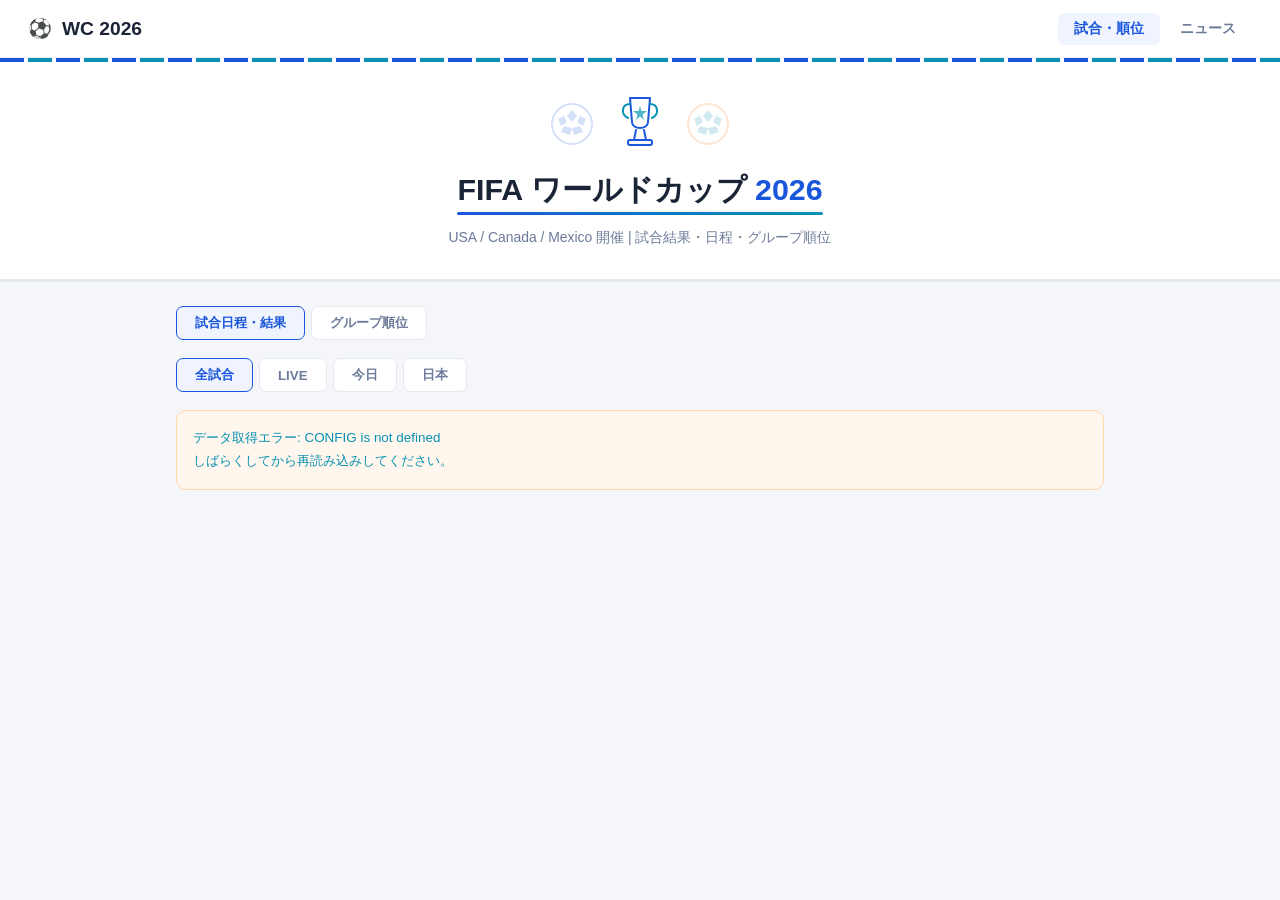
==== index.html @ dfae4cef "Add files via upload" ====
<!DOCTYPE html>
<html lang="ja">
<head>
  <meta charset="UTF-8">
  <meta name="viewport" content="width=device-width, initial-scale=1.0">
  <title>FIFA ワールドカップ 2026 | 試合結果・日程</title>
  <link rel="stylesheet" href="style.css">
</head>
<body>

<nav>
  <a class="nav-logo" href="index.html">⚽ <span>WC 2026</span></a>
  <div class="nav-links">
    <a href="index.html" class="active">試合・順位</a>
    <a href="news.html">ニュース</a>
  </div>
</nav>

<div class="hero">
  <div class="hero-illust">
    <!-- サッカーボール -->
    <svg width="44" height="44" viewBox="0 0 44 44" fill="none" xmlns="http://www.w3.org/2000/svg" opacity="0.18">
      <circle cx="22" cy="22" r="20" stroke="#1a56db" stroke-width="2"/>
      <polygon points="22,8 27,14 22,20 17,14" fill="#1a56db"/>
      <polygon points="8,17 14,14 17,20 11,24" fill="#1a56db"/>
      <polygon points="36,17 30,14 27,20 33,24" fill="#1a56db"/>
      <polygon points="11,30 14,24 22,26 20,33" fill="#1a56db"/>
      <polygon points="33,30 30,24 22,26 24,33" fill="#1a56db"/>
    </svg>
    <!-- トロフィー -->
    <svg width="52" height="60" viewBox="0 0 52 60" fill="none" xmlns="http://www.w3.org/2000/svg">
      <path d="M16 4 H36 L34 28 C34 36 18 36 18 28 Z" stroke="#1a56db" stroke-width="2" fill="none" stroke-linejoin="round"/>
      <path d="M36 10 C44 10 46 20 38 24" stroke="#0891b2" stroke-width="2" fill="none" stroke-linecap="round"/>
      <path d="M16 10 C8 10 6 20 14 24" stroke="#0891b2" stroke-width="2" fill="none" stroke-linecap="round"/>
      <path d="M22 36 L20 46 M30 36 L32 46" stroke="#1a56db" stroke-width="2" stroke-linecap="round"/>
      <rect x="14" y="46" width="24" height="5" rx="2" stroke="#1a56db" stroke-width="2" fill="none"/>
      <path d="M26 12 L27.5 17 L33 17 L28.5 20.5 L30 26 L26 22.5 L22 26 L23.5 20.5 L19 17 L24.5 17 Z" fill="#0891b2" opacity="0.7"/>
    </svg>
    <!-- サッカーボール（右） -->
    <svg width="44" height="44" viewBox="0 0 44 44" fill="none" xmlns="http://www.w3.org/2000/svg" opacity="0.18">
      <circle cx="22" cy="22" r="20" stroke="#f97316" stroke-width="2"/>
      <polygon points="22,8 27,14 22,20 17,14" fill="#0891b2"/>
      <polygon points="8,17 14,14 17,20 11,24" fill="#0891b2"/>
      <polygon points="36,17 30,14 27,20 33,24" fill="#0891b2"/>
      <polygon points="11,30 14,24 22,26 20,33" fill="#0891b2"/>
      <polygon points="33,30 30,24 22,26 24,33" fill="#0891b2"/>
    </svg>
  </div>
  <h1>FIFA ワールドカップ <span>2026</span></h1>
  <p>USA / Canada / Mexico 開催 | 試合結果・日程・グループ順位</p>
</div>

<div class="container">
  <div class="tabs" id="mainTabs">
    <button class="tab-btn active" onclick="showTab('matches')">試合日程・結果</button>
    <button class="tab-btn" onclick="showTab('standings')">グループ順位</button>
  </div>

  <!-- MATCHES TAB -->
  <div id="tab-matches">
    <div class="tabs" id="matchFilterTabs">
      <button class="tab-btn active" onclick="filterMatches('all')">全試合</button>
      <button class="tab-btn" onclick="filterMatches('LIVE')">LIVE</button>
      <button class="tab-btn" onclick="filterMatches('today')">今日</button>
      <button class="tab-btn" onclick="filterMatches('japan')">日本</button>
    </div>
    <div id="matchesContainer">
      <div class="loading"><div class="spinner"></div>試合データ取得中...</div>
    </div>
    <div class="last-updated" id="matchLastUpdated"></div>
  </div>

  <!-- STANDINGS TAB -->
  <div id="tab-standings" style="display:none">
    <div id="standingsContainer">
      <div class="loading"><div class="spinner"></div>順位データ取得中...</div>
    </div>
    <div class="last-updated" id="standingsLastUpdated"></div>
  </div>
</div>

<script src="config.js"></script>
<script src="matches.js"></script>
</body>
</html>
---- style.css ----
:root {
  --bg: #f4f6f9;
  --primary: #1a56db;
  --accent: #0891b2;
  --card: #ffffff;
  --card-border: #e5e9f0;
  --text: #1a2436;
  --muted: #6b7a99;
  --live: #ef4444;
}

* { box-sizing: border-box; margin: 0; padding: 0; }

body {
  background: var(--bg);
  color: var(--text);
  font-family: 'Segoe UI', 'Hiragino Sans', 'Noto Sans JP', sans-serif;
  min-height: 100vh;
}

/* ── NAV ── */
nav {
  background: #fff;
  border-bottom: 1px solid var(--card-border);
  padding: 0 28px;
  display: flex;
  align-items: center;
  justify-content: space-between;
  height: 58px;
  position: sticky;
  top: 0;
  z-index: 100;
}

.nav-logo {
  font-size: 1.2rem;
  font-weight: 800;
  color: var(--text);
  text-decoration: none;
  display: flex;
  align-items: center;
  gap: 10px;
}

.nav-logo em { font-style: normal; color: var(--primary); }

.nav-links { display: flex; gap: 4px; }

.nav-links a {
  color: var(--muted);
  text-decoration: none;
  padding: 7px 16px;
  border-radius: 7px;
  font-size: 0.87rem;
  font-weight: 600;
  transition: all 0.15s;
}

.nav-links a:hover { color: var(--text); background: var(--bg); }
.nav-links a.active { color: var(--primary); background: #eff4ff; }

/* ── HERO ── */
.hero {
  background: #fff;
  border-bottom: 3px solid var(--card-border);
  padding: 36px 24px 32px;
  text-align: center;
  position: relative;
  overflow: hidden;
}

/* 装飾ライン（上部） */
.hero::before {
  content: '';
  position: absolute;
  top: 0; left: 0; right: 0;
  height: 4px;
  background: repeating-linear-gradient(
    90deg,
    var(--primary) 0px, var(--primary) 24px,
    #fff 24px, #fff 28px,
    var(--accent) 28px, var(--accent) 52px,
    #fff 52px, #fff 56px
  );
}

.hero-illust {
  display: flex;
  align-items: center;
  justify-content: center;
  gap: 20px;
  margin-bottom: 16px;
}

.hero h1 {
  font-size: 1.9rem;
  font-weight: 900;
  color: var(--text);
  margin-bottom: 6px;
  position: relative;
  display: inline-block;
}

/* タイトル下の縁取りライン */
.hero h1::after {
  content: '';
  position: absolute;
  bottom: -4px; left: 0; right: 0;
  height: 3px;
  background: linear-gradient(90deg, var(--primary), var(--accent));
  border-radius: 2px;
}

.hero h1 span { color: var(--primary); }
.hero p { color: var(--muted); font-size: 0.87rem; margin-top: 12px; }

/* ── CONTAINER ── */
.container { max-width: 960px; margin: 0 auto; padding: 24px 16px; }

/* ── TABS ── */
.tabs { display: flex; gap: 6px; margin-bottom: 18px; flex-wrap: wrap; }

.tab-btn {
  background: #fff;
  border: 1.5px solid var(--card-border);
  color: var(--muted);
  padding: 7px 18px;
  border-radius: 7px;
  cursor: pointer;
  font-size: 0.83rem;
  font-weight: 600;
  transition: all 0.15s;
  font-family: inherit;
}

.tab-btn:hover { color: var(--primary); border-color: #93b4fd; }
.tab-btn.active { color: var(--primary); border-color: var(--primary); background: #eff4ff; }

/* ── SECTION TITLE ── */
.section-title {
  font-size: 0.8rem;
  font-weight: 700;
  color: var(--muted);
  margin: 22px 0 10px;
  display: flex;
  align-items: center;
  gap: 8px;
  text-transform: uppercase;
  letter-spacing: 0.6px;
}

.section-title::after {
  content: '';
  flex: 1;
  height: 1px;
  background: var(--card-border);
}

/* ── MATCH CARD ── */
.match-card {
  background: var(--card);
  border: 1.5px solid var(--card-border);
  border-radius: 12px;
  padding: 14px 18px;
  margin-bottom: 8px;
  display: grid;
  grid-template-columns: 1fr auto 1fr;
  align-items: center;
  gap: 12px;
  transition: all 0.15s;
  position: relative;
}

/* カード左の縁取りアクセント */
.match-card::before {
  content: '';
  position: absolute;
  left: 0; top: 20%; bottom: 20%;
  width: 3px;
  background: var(--card-border);
  border-radius: 2px;
  transition: background 0.15s;
}

.match-card:hover::before { background: var(--primary); }
.match-card.live::before { background: var(--live); }

.match-card:hover {
  border-color: #93b4fd;
  box-shadow: 0 2px 12px rgba(26,86,219,0.08);
}

.match-card.live { border-color: #fecaca; }

.team { display: flex; align-items: center; gap: 10px; }
.team.home { justify-content: flex-end; }
.team.away { justify-content: flex-start; }
.team-flag { font-size: 1.5rem; flex-shrink: 0; }

.team-name {
  font-size: 0.9rem;
  font-weight: 700;
  color: var(--text);
}

.team.home .team-name { text-align: right; }
.team.away .team-name { text-align: left; }

.match-center { text-align: center; min-width: 80px; }

.match-score {
  font-size: 1.45rem;
  font-weight: 900;
  color: var(--text);
  letter-spacing: 2px;
}

.match-status {
  font-size: 0.68rem;
  padding: 2px 8px;
  border-radius: 5px;
  margin-top: 4px;
  display: inline-block;
  font-weight: 700;
}

.status-live { background: #fef2f2; color: var(--live); border: 1px solid #fecaca; animation: pulse 1.5s infinite; }
.status-finished { background: #f8fafc; color: var(--muted); border: 1px solid var(--card-border); }
.status-scheduled { background: #eff4ff; color: var(--primary); border: 1px solid #bfcffe; }

@keyframes pulse { 0%,100% { opacity:1; } 50% { opacity:0.5; } }

.match-time { font-size: 0.74rem; color: var(--muted); margin-top: 3px; }
.match-info { font-size: 0.69rem; color: var(--muted); margin-top: 2px; }

/* ── STANDINGS ── */
.group-grid {
  display: grid;
  grid-template-columns: repeat(auto-fill, minmax(220px, 1fr));
  gap: 12px;
}

.group-card {
  background: white;
  border: 1.5px solid var(--card-border);
  border-top: 3px solid var(--primary);
  border-radius: 12px;
  overflow: hidden;
}

.group-header {
  padding: 9px 14px;
  font-weight: 800;
  font-size: 0.82rem;
  color: var(--primary);
  border-bottom: 1px solid var(--card-border);
  background: #f8faff;
}

.group-card table { width: 100%; border-collapse: collapse; }

.group-card td {
  padding: 7px 10px;
  font-size: 0.78rem;
  border-bottom: 1px solid #f1f5f9;
  color: var(--text);
}

.group-card tr:last-child td { border-bottom: none; }
.group-card .g-pts { font-weight: 800; color: var(--accent); }
.group-card .g-team { display: flex; align-items: center; gap: 7px; }
.rank { color: var(--muted); font-weight: 700; }

/* ── NEWS ── */
.news-grid {
  display: grid;
  grid-template-columns: repeat(auto-fill, minmax(280px, 1fr));
  gap: 12px;
  margin-top: 14px;
}

.news-card {
  background: white;
  border: 1.5px solid var(--card-border);
  border-radius: 12px;
  overflow: hidden;
  text-decoration: none;
  color: var(--text);
  transition: all 0.15s;
  display: flex;
  flex-direction: column;
}

.news-card:hover {
  border-color: #93b4fd;
  box-shadow: 0 4px 16px rgba(26,86,219,0.08);
  transform: translateY(-1px);
}

.news-source {
  padding: 6px 14px;
  font-size: 0.69rem;
  color: var(--primary);
  font-weight: 700;
  text-transform: uppercase;
  letter-spacing: 0.5px;
  border-bottom: 1px solid var(--card-border);
  background: #f8faff;
}

.news-body { padding: 14px; flex: 1; }

.news-title {
  font-size: 0.87rem;
  font-weight: 600;
  line-height: 1.55;
  margin-bottom: 8px;
}

.news-date { font-size: 0.71rem; color: var(--muted); }

/* ── LOADING / ERROR ── */
.loading { text-align: center; padding: 48px; color: var(--muted); }

.spinner {
  width: 32px; height: 32px;
  border: 2.5px solid #dbe4ff;
  border-top-color: var(--primary);
  border-radius: 50%;
  animation: spin 0.7s linear infinite;
  margin: 0 auto 14px;
}

@keyframes spin { to { transform: rotate(360deg); } }

.error-box {
  background: #fff7ed;
  border: 1.5px solid #fed7aa;
  border-radius: 10px;
  padding: 16px;
  color: var(--accent);
  font-size: 0.84rem;
  line-height: 1.7;
}

.last-updated {
  text-align: right;
  font-size: 0.71rem;
  color: var(--muted);
  margin-top: 16px;
}

@media (max-width: 600px) {
  .hero h1 { font-size: 1.5rem; }
  .match-card { padding: 12px; }
  .team-name { font-size: 0.78rem; }
  .match-score { font-size: 1.2rem; }
  nav { padding: 0 14px; }
}
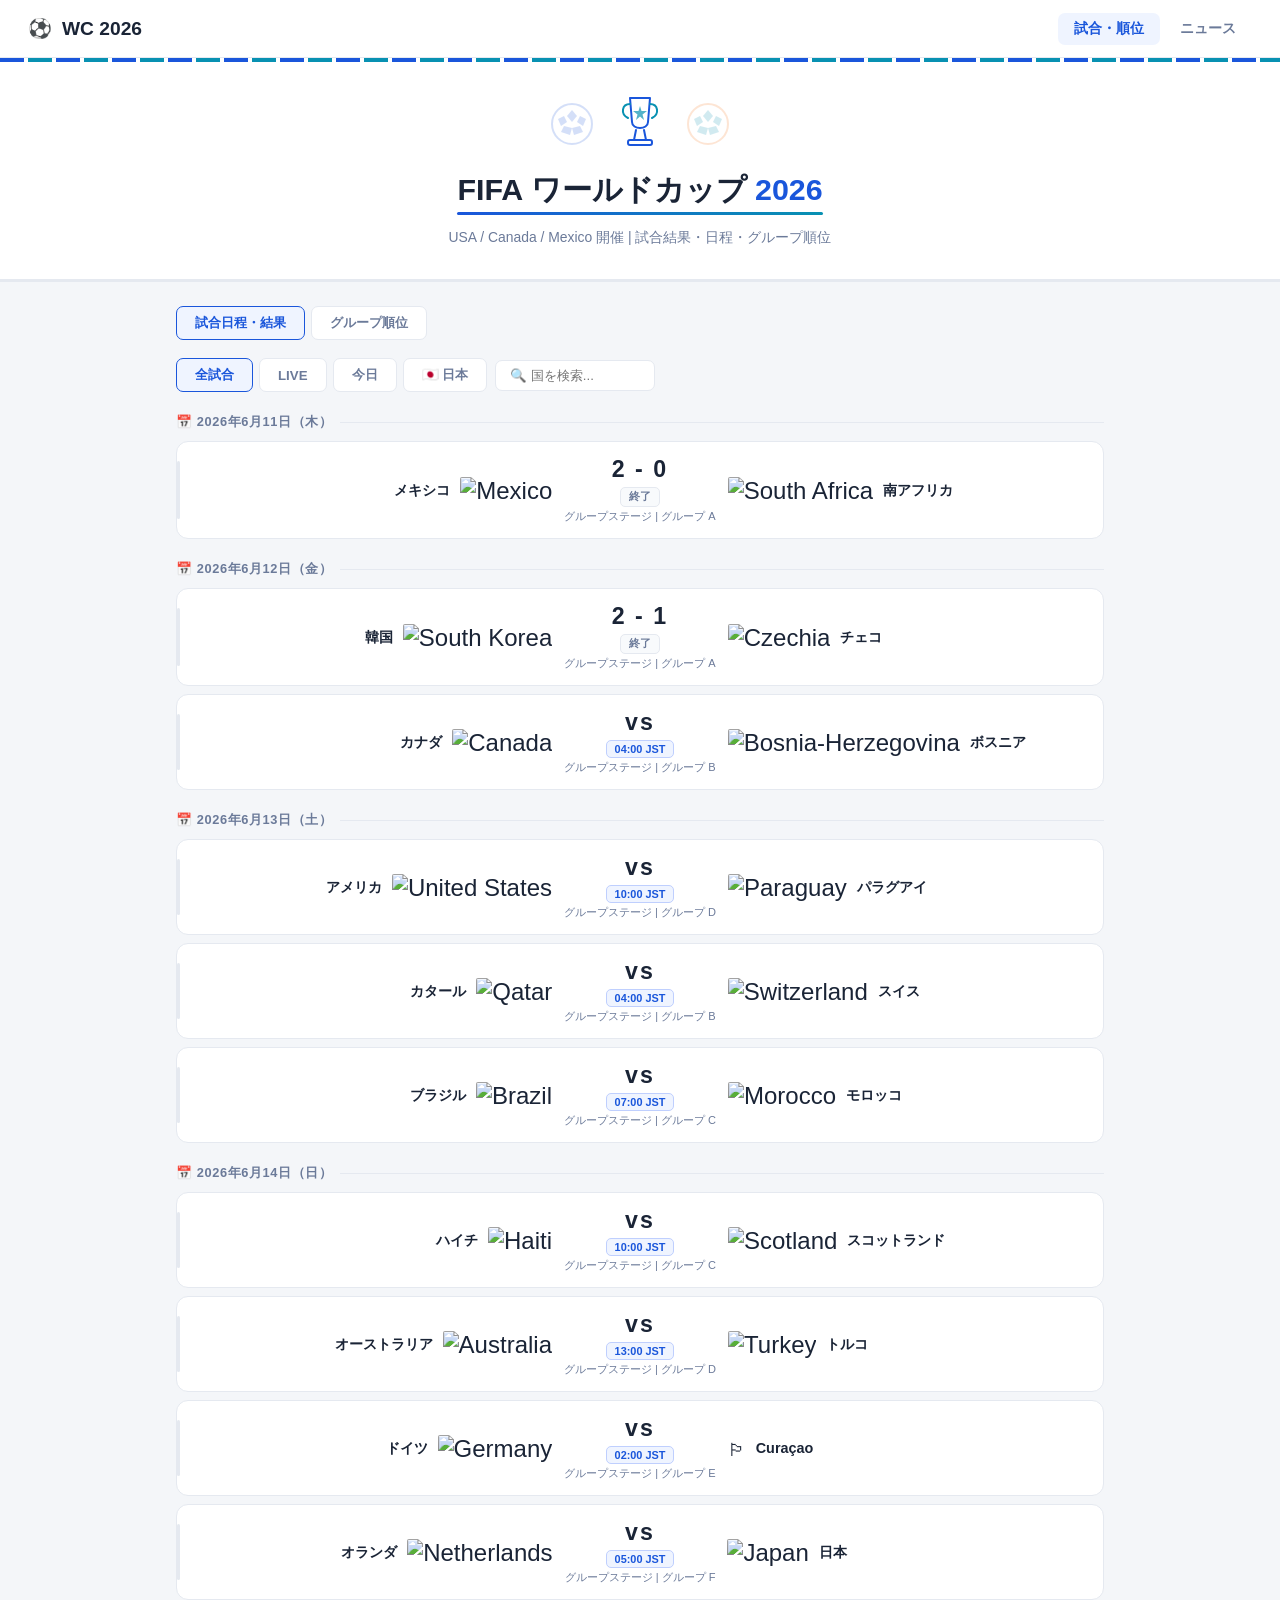
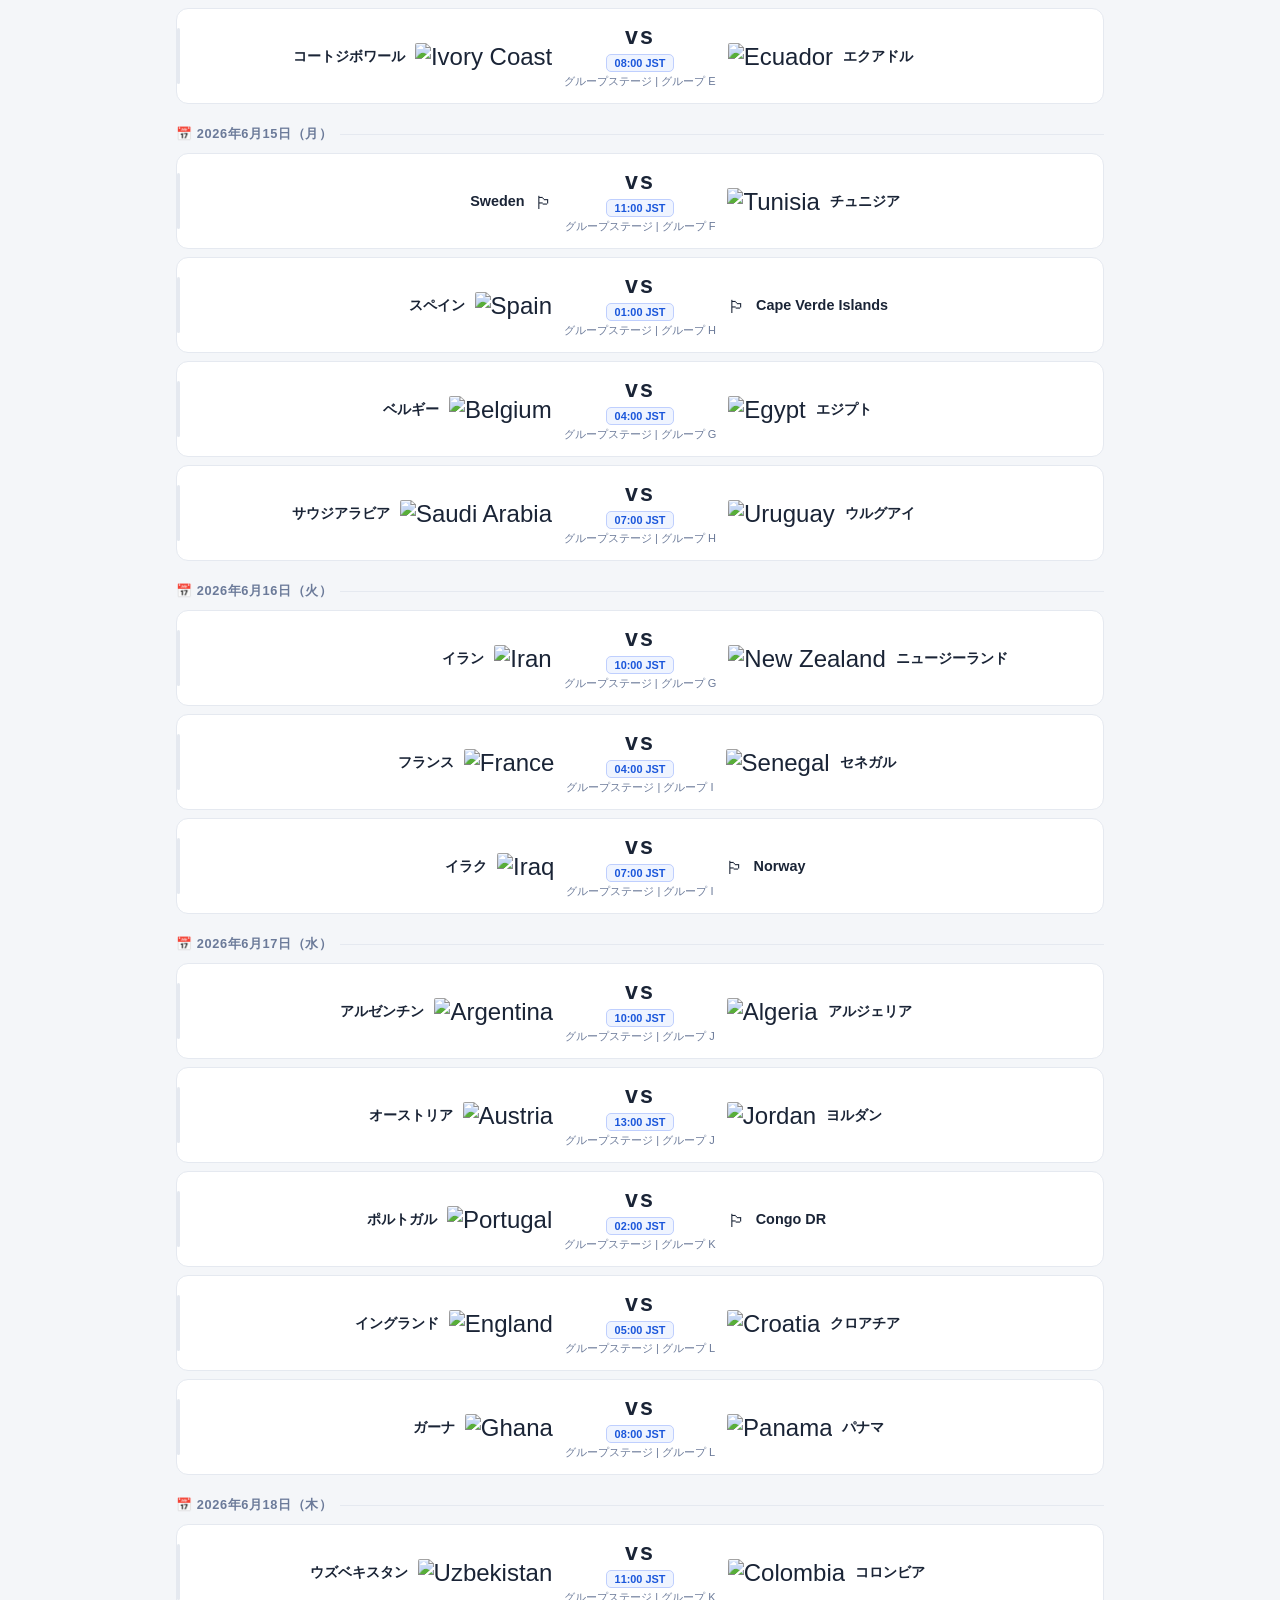
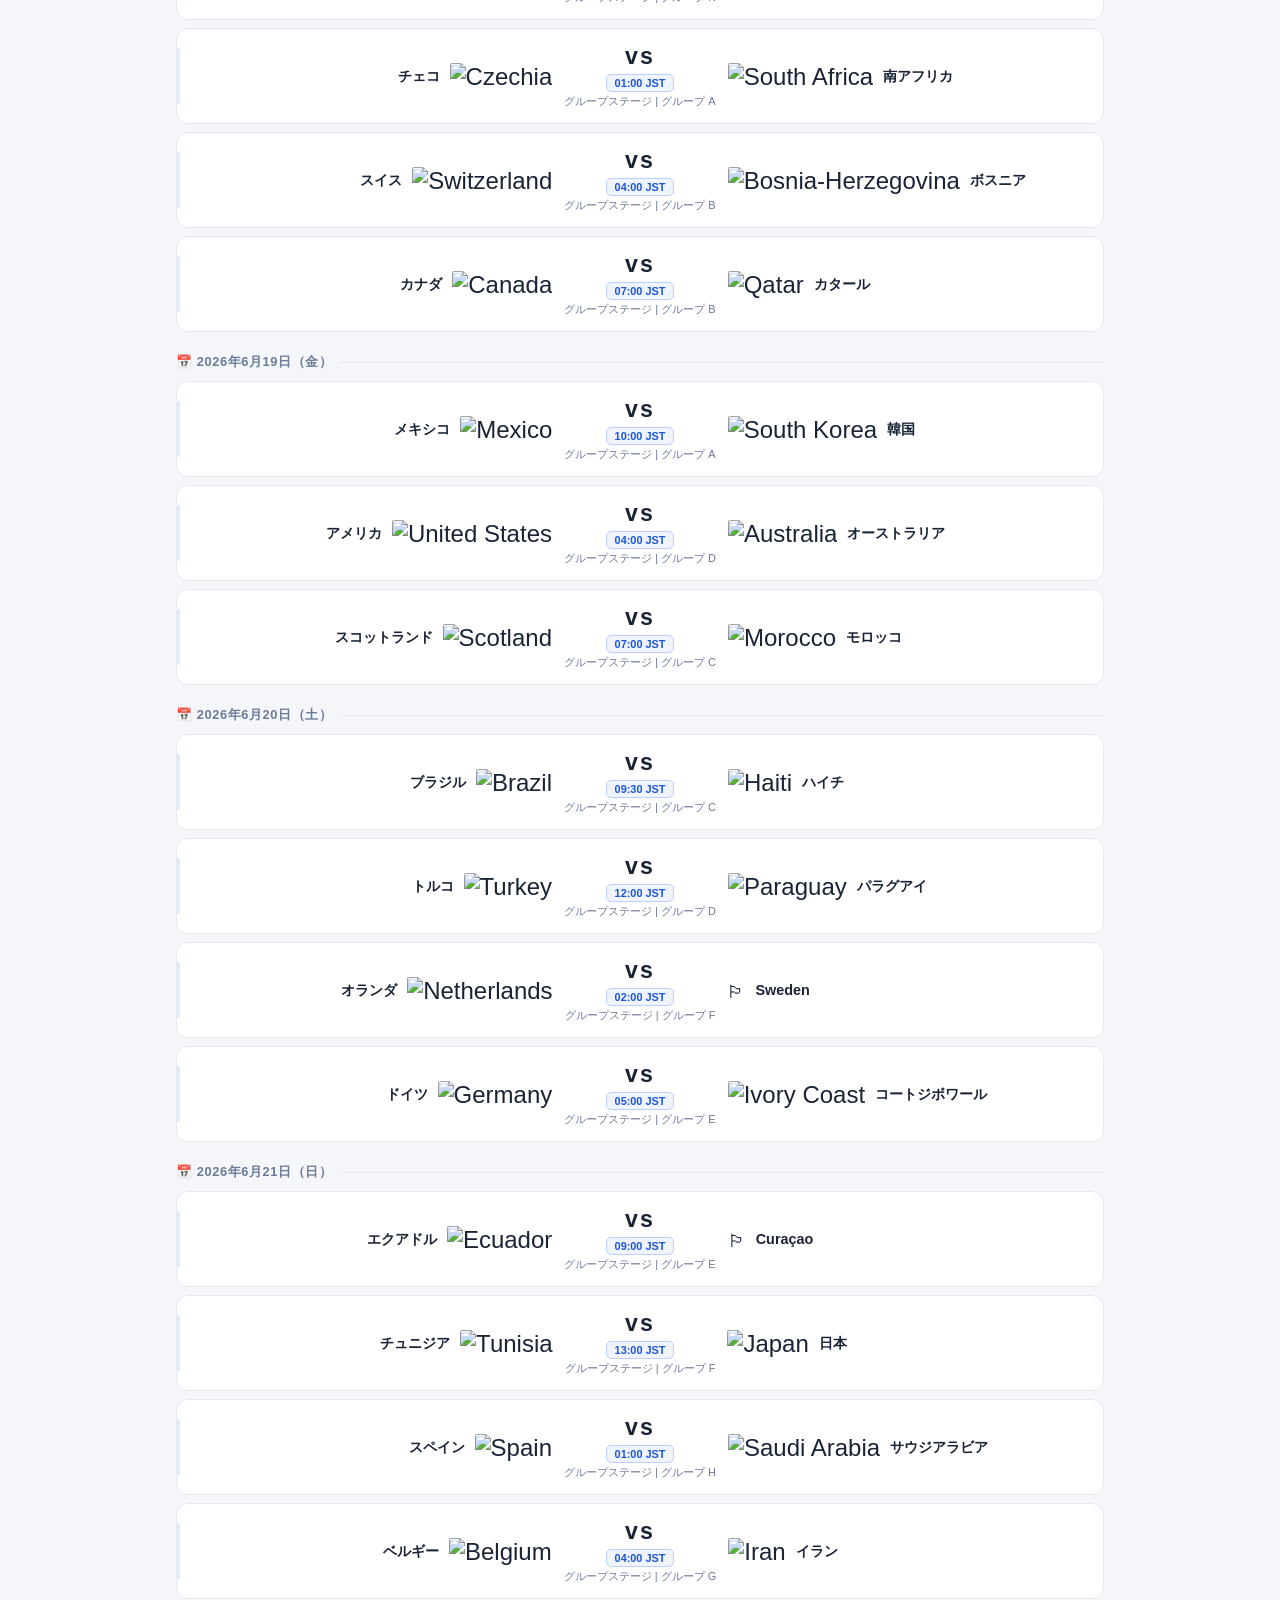
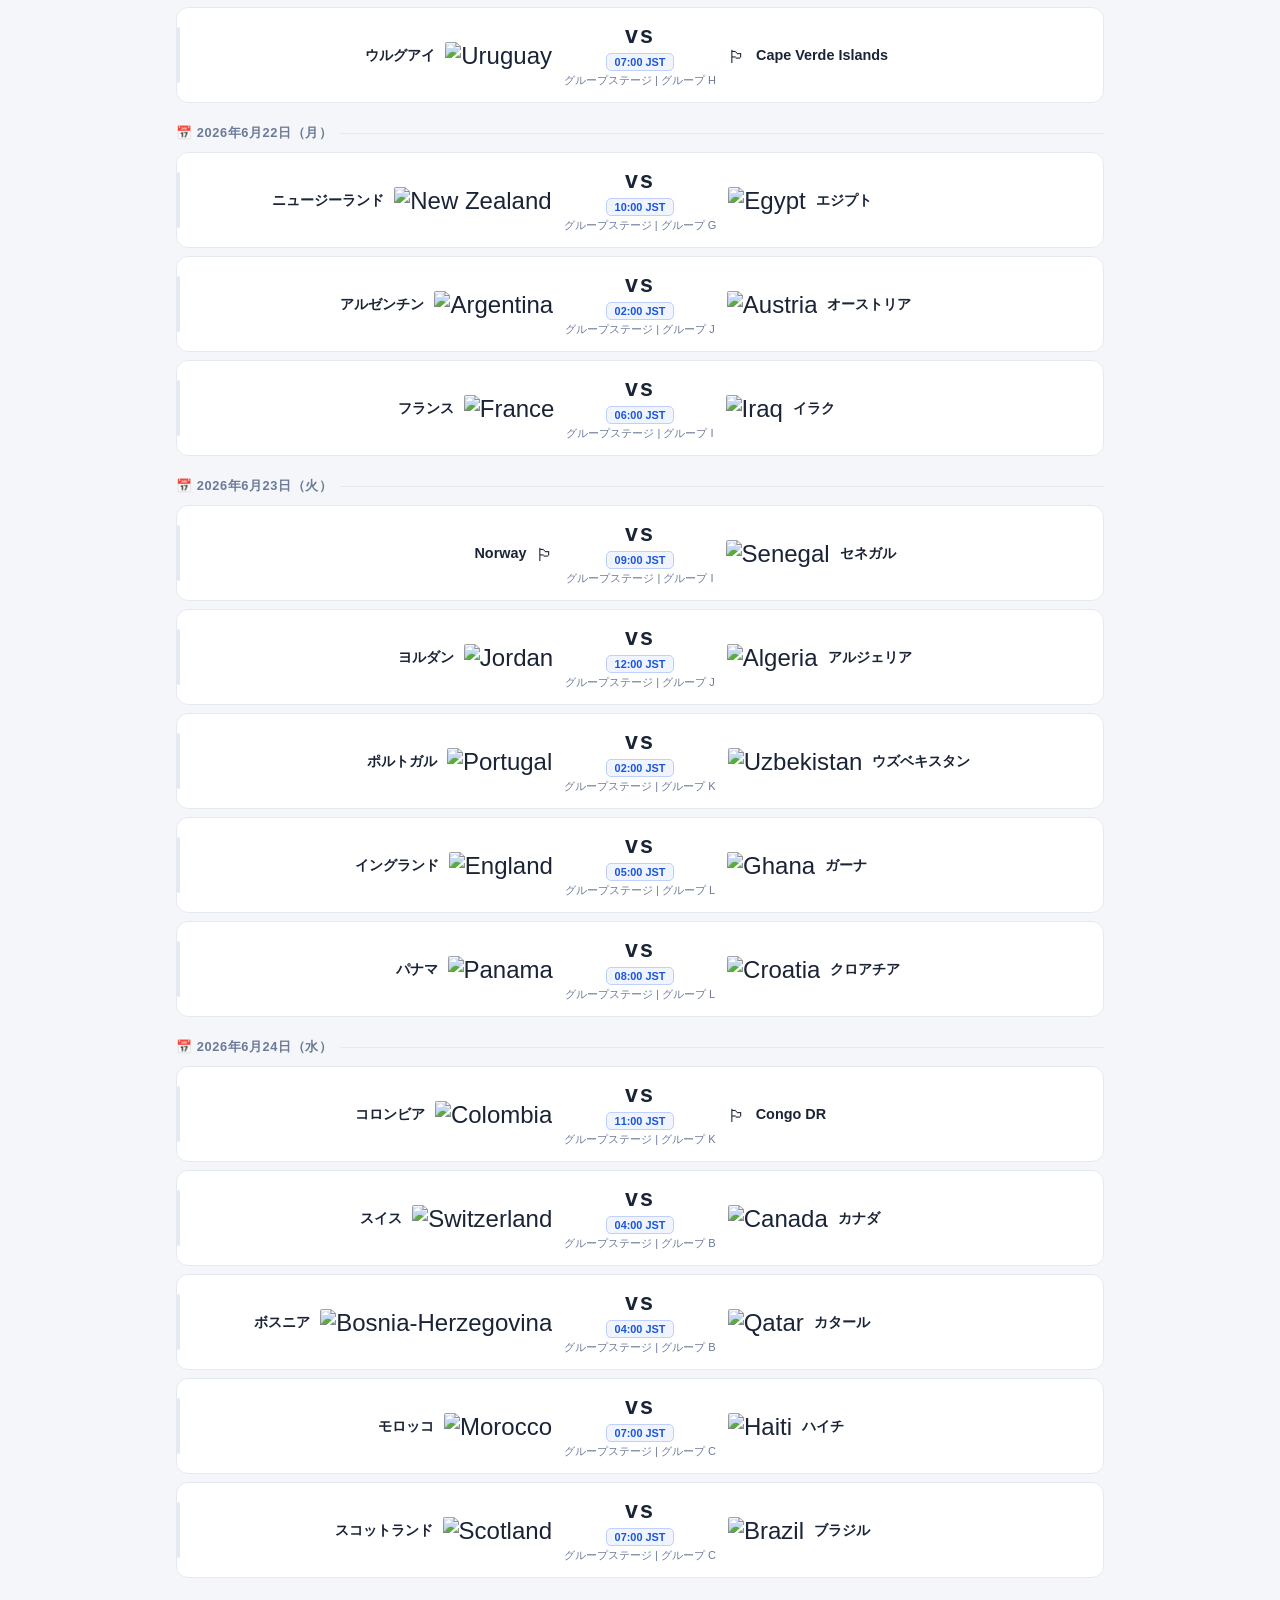
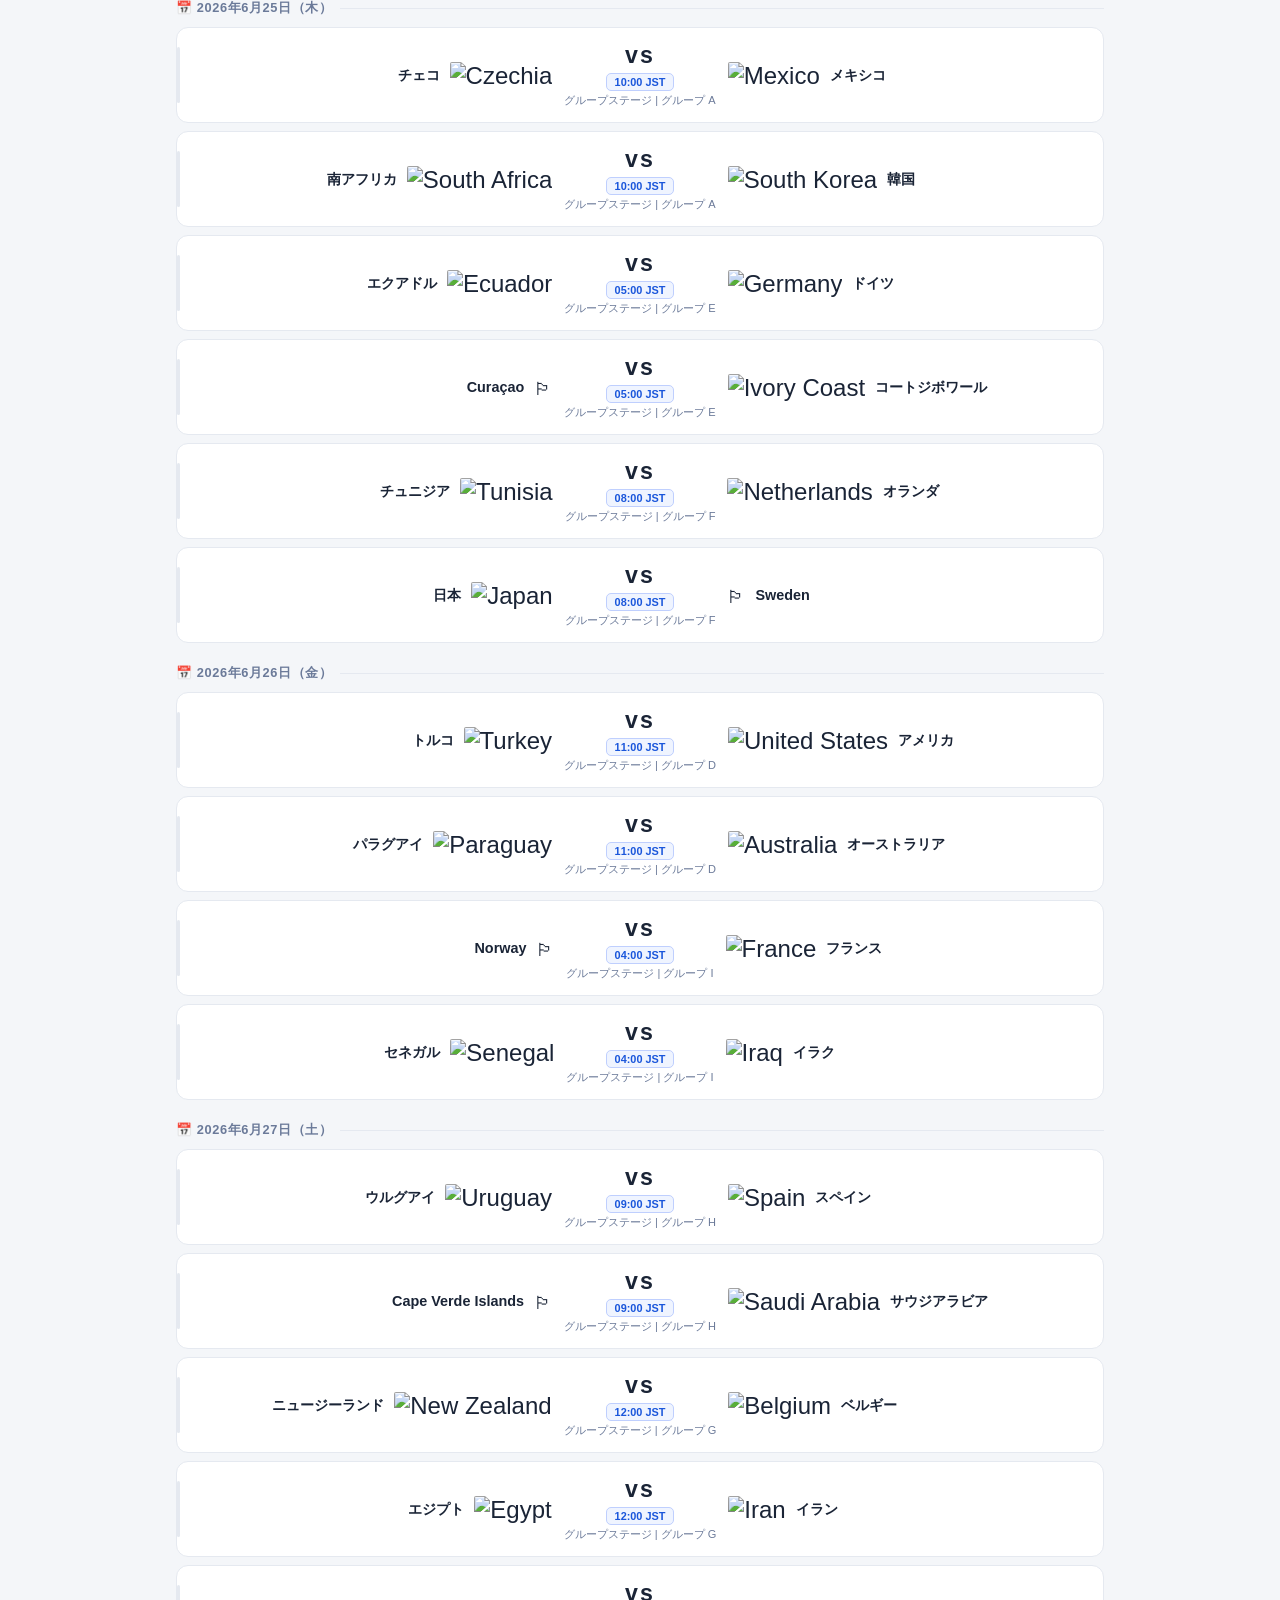
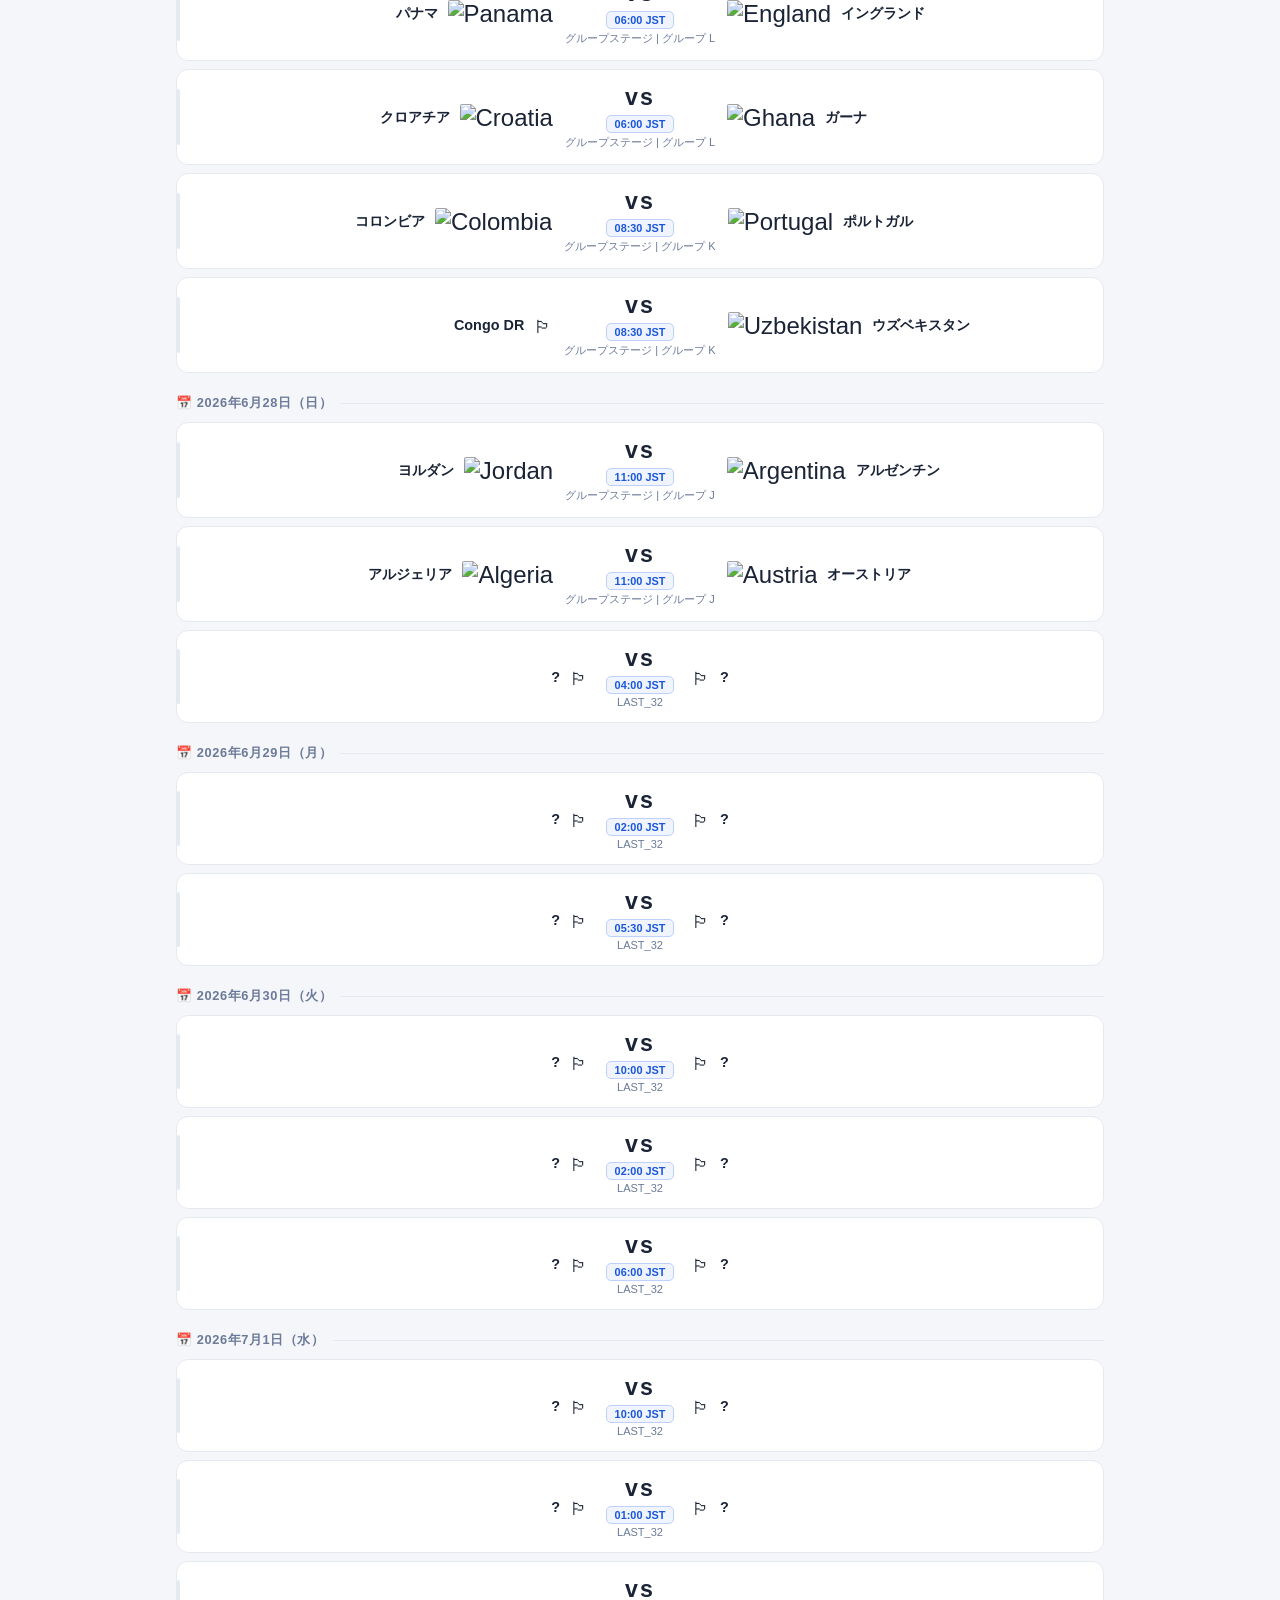
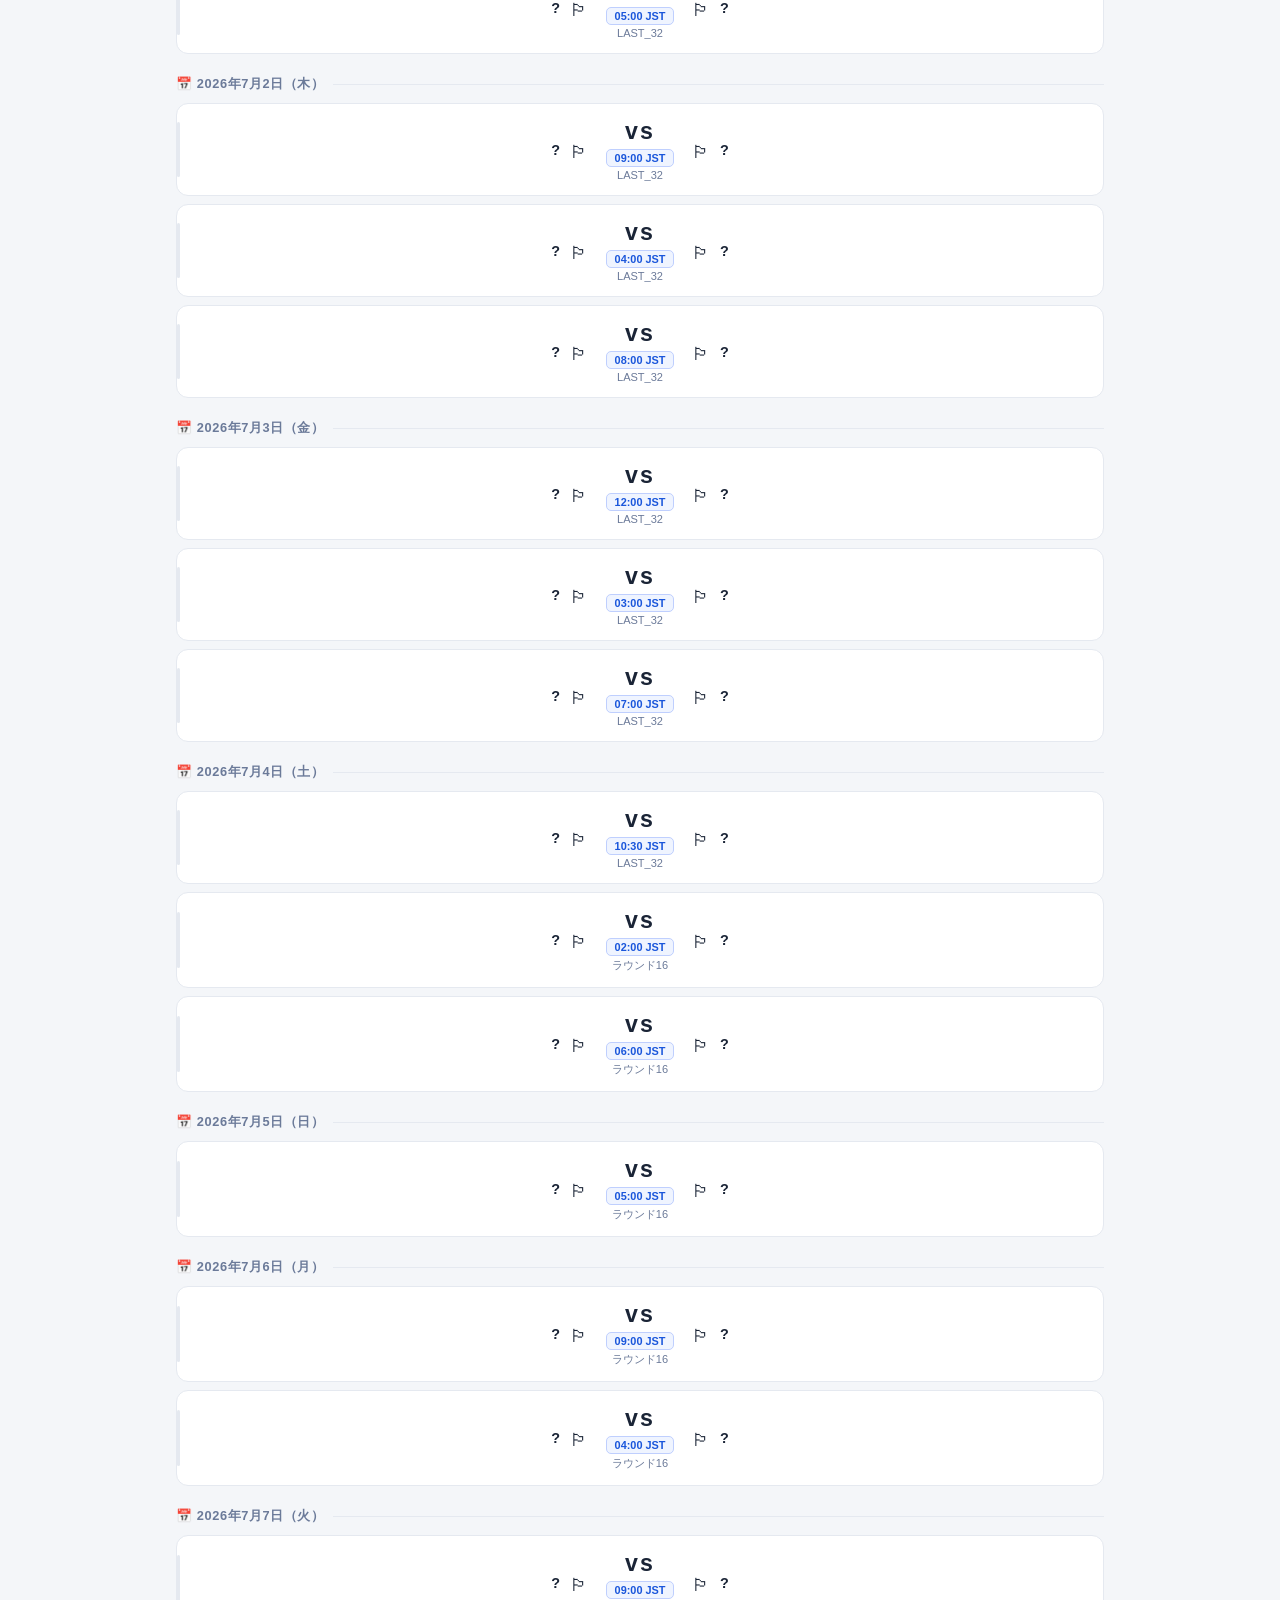
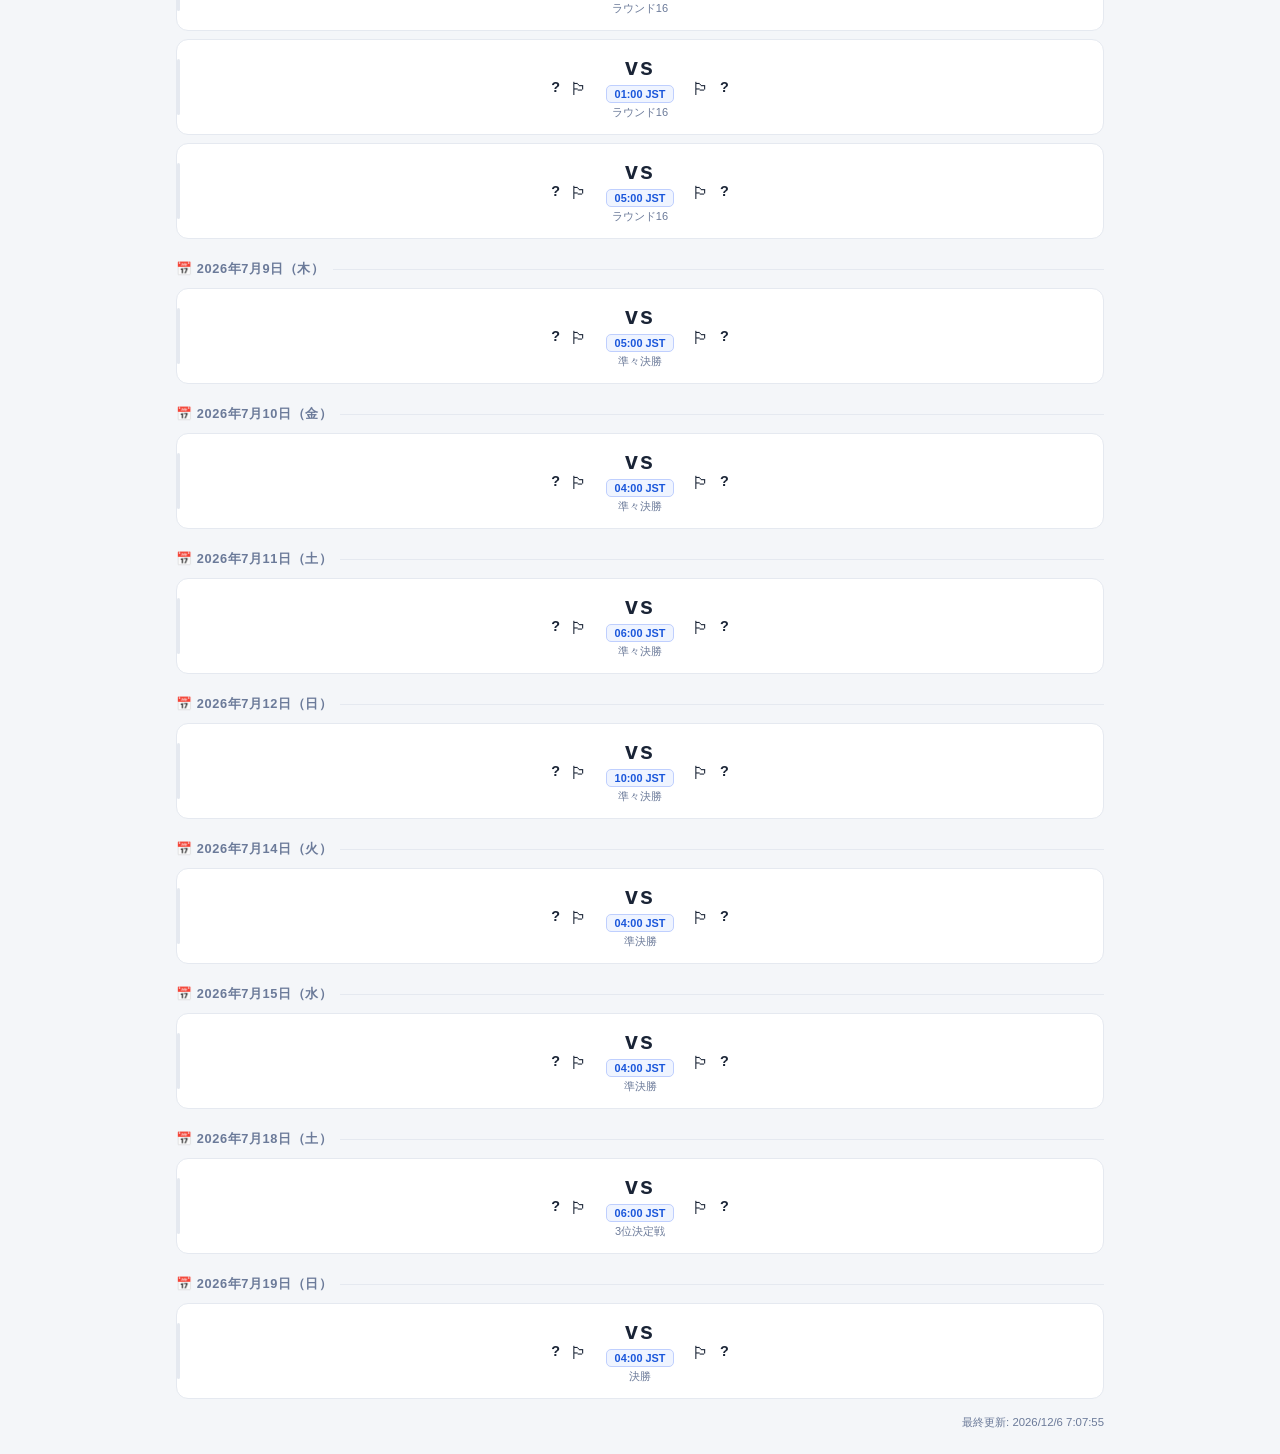
==== commit a311b7d1: "Add country search UI" ====
--- a/index.html
+++ b/index.html
@@ -58,11 +58,19 @@
 
   <!-- MATCHES TAB -->
   <div id="tab-matches">
-    <div class="tabs" id="matchFilterTabs">
-      <button class="tab-btn active" onclick="filterMatches('all')">全試合</button>
-      <button class="tab-btn" onclick="filterMatches('LIVE')">LIVE</button>
-      <button class="tab-btn" onclick="filterMatches('today')">今日</button>
-      <button class="tab-btn" onclick="filterMatches('japan')">日本</button>
+    <div style="display:flex;align-items:center;gap:8px;flex-wrap:wrap;margin-bottom:18px">
+      <div class="tabs" id="matchFilterTabs" style="margin-bottom:0">
+        <button class="tab-btn active" onclick="filterMatches('all')">全試合</button>
+        <button class="tab-btn" onclick="filterMatches('LIVE')">LIVE</button>
+        <button class="tab-btn" onclick="filterMatches('today')">今日</button>
+        <button class="tab-btn" onclick="filterMatches('japan')">🇯🇵 日本</button>
+      </div>
+      <div style="position:relative">
+        <input id="countrySearch" type="text" placeholder="🔍 国を検索..." oninput="onSearchInput(this.value)" onfocus="showSuggestions()" onblur="setTimeout(hideSuggestions,200)"
+          style="border:1.5px solid var(--card-border);border-radius:7px;padding:7px 14px;font-size:0.83rem;font-family:inherit;color:var(--text);background:#fff;outline:none;width:160px;transition:border-color .15s"
+          onfocusin="this.style.borderColor='var(--primary)'" onfocusout="this.style.borderColor='var(--card-border)'">
+        <div id="countrySuggestions" style="display:none;position:absolute;top:100%;left:0;background:#fff;border:1.5px solid var(--card-border);border-radius:8px;box-shadow:0 4px 16px rgba(0,0,0,0.1);z-index:50;min-width:200px;max-height:240px;overflow-y:auto;margin-top:4px"></div>
+      </div>
     </div>
     <div id="matchesContainer">
       <div class="loading"><div class="spinner"></div>試合データ取得中...</div>
--- a/style.css
+++ b/style.css
@@ -260,10 +260,19 @@
 .group-card table { width: 100%; border-collapse: collapse; }
 
 .group-card td {
-  padding: 7px 10px;
+  padding: 6px 8px;
   font-size: 0.78rem;
   border-bottom: 1px solid #f1f5f9;
   color: var(--text);
+  white-space: nowrap;
+}
+
+.group-card .g-team span {
+  white-space: nowrap;
+  overflow: hidden;
+  text-overflow: ellipsis;
+  max-width: 80px;
+  display: inline-block;
 }
 
 .group-card tr:last-child td { border-bottom: none; }
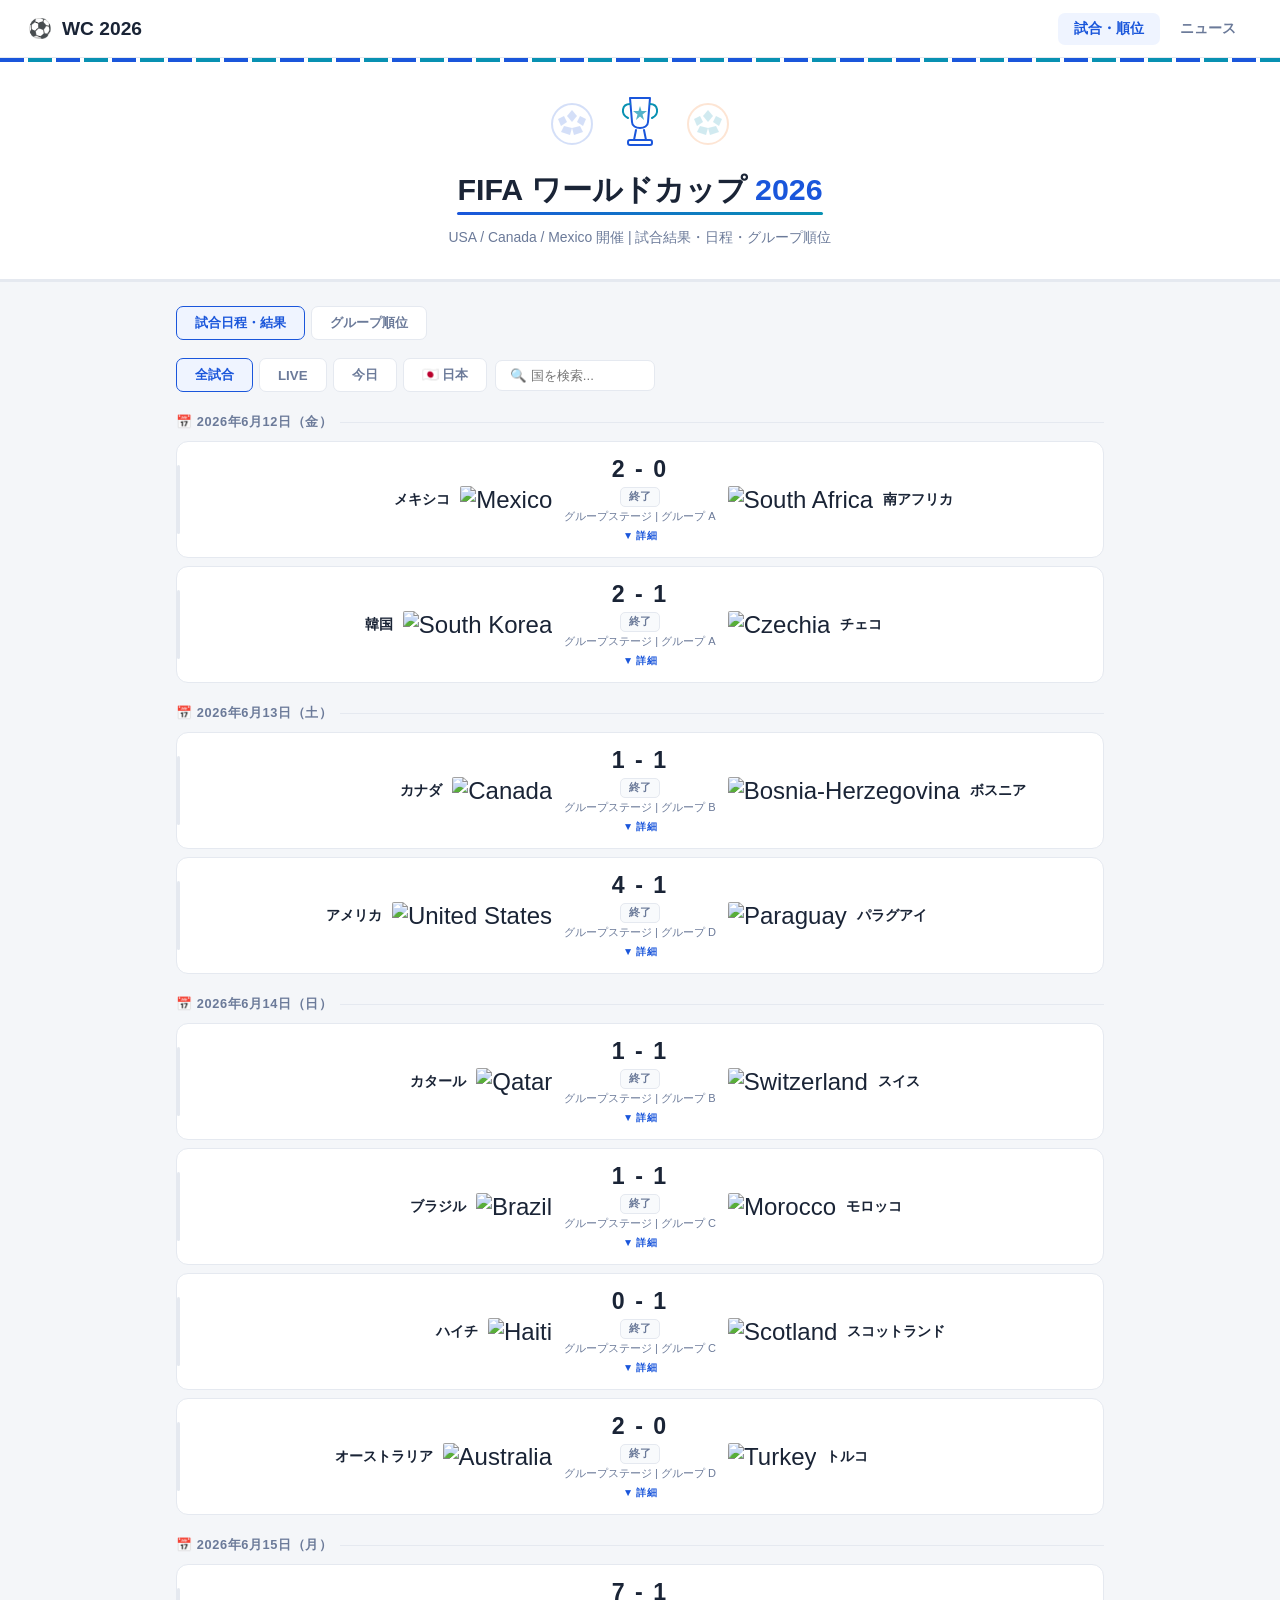
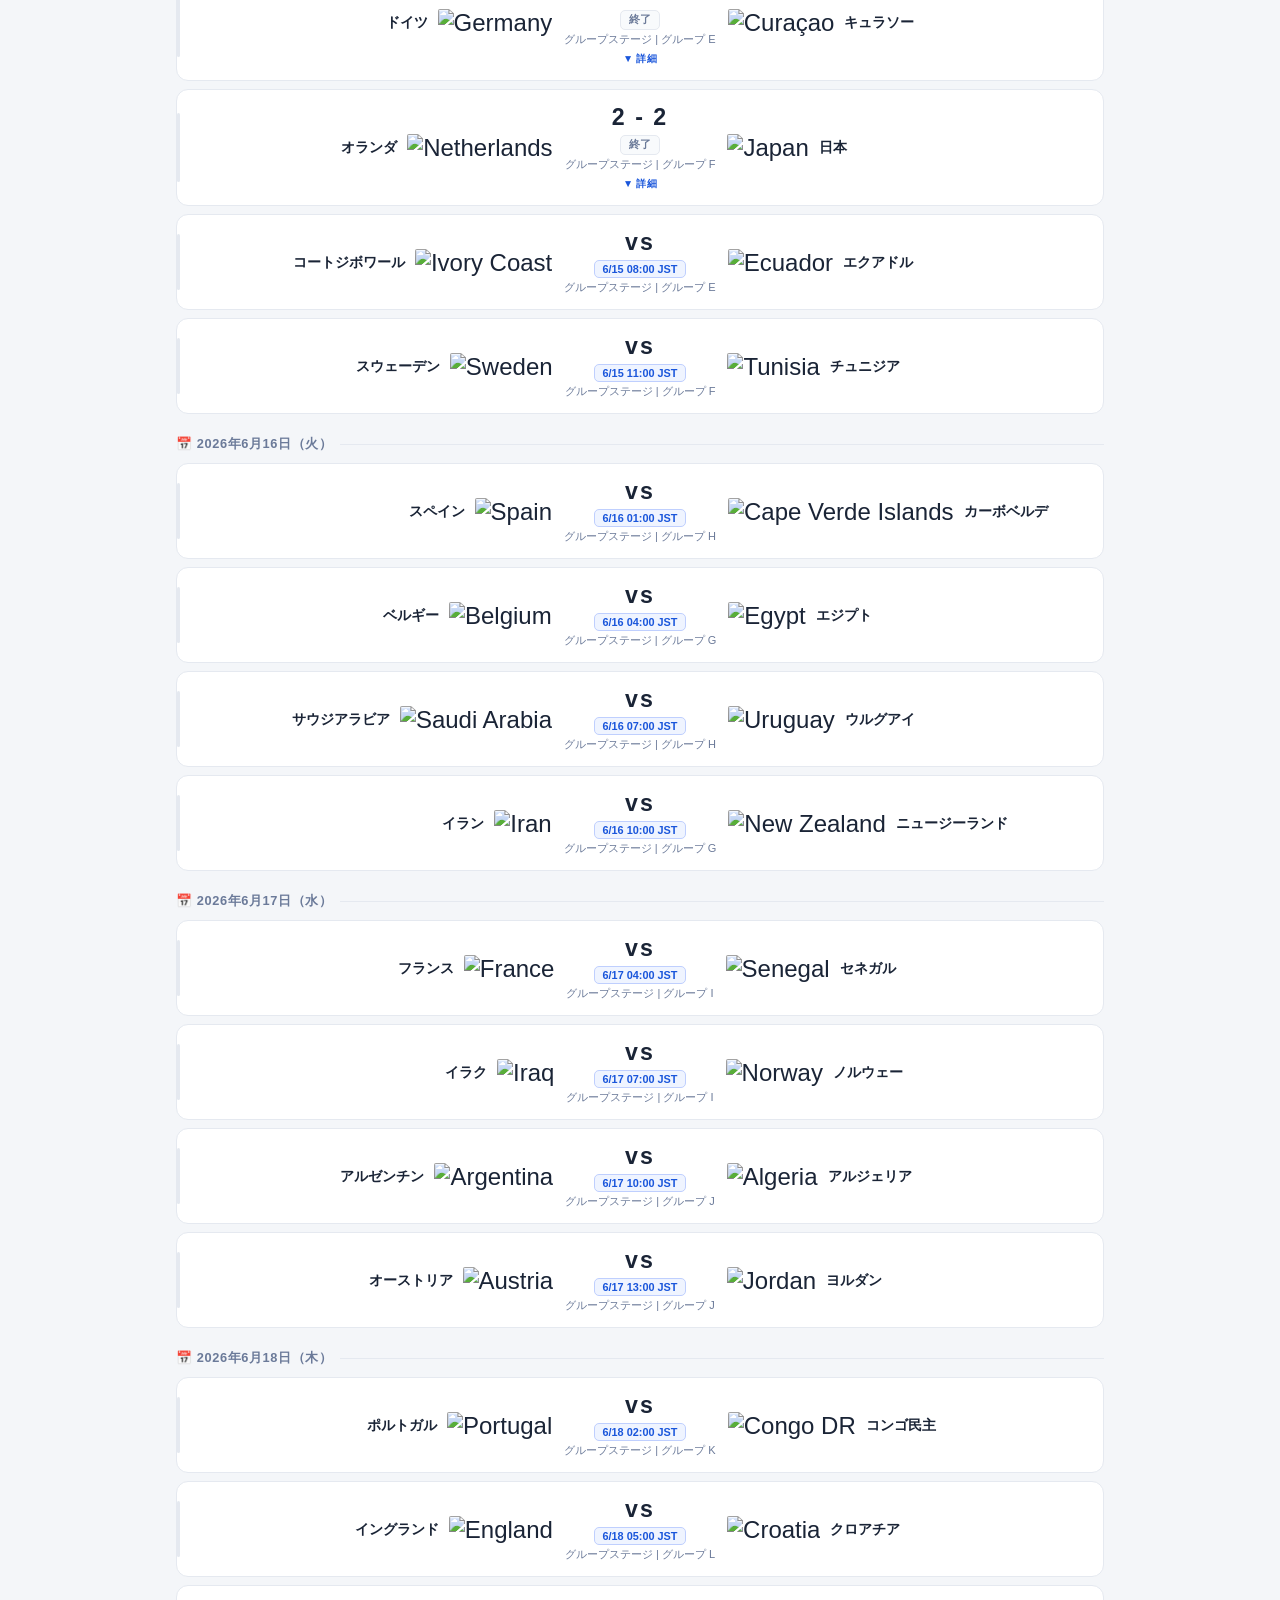
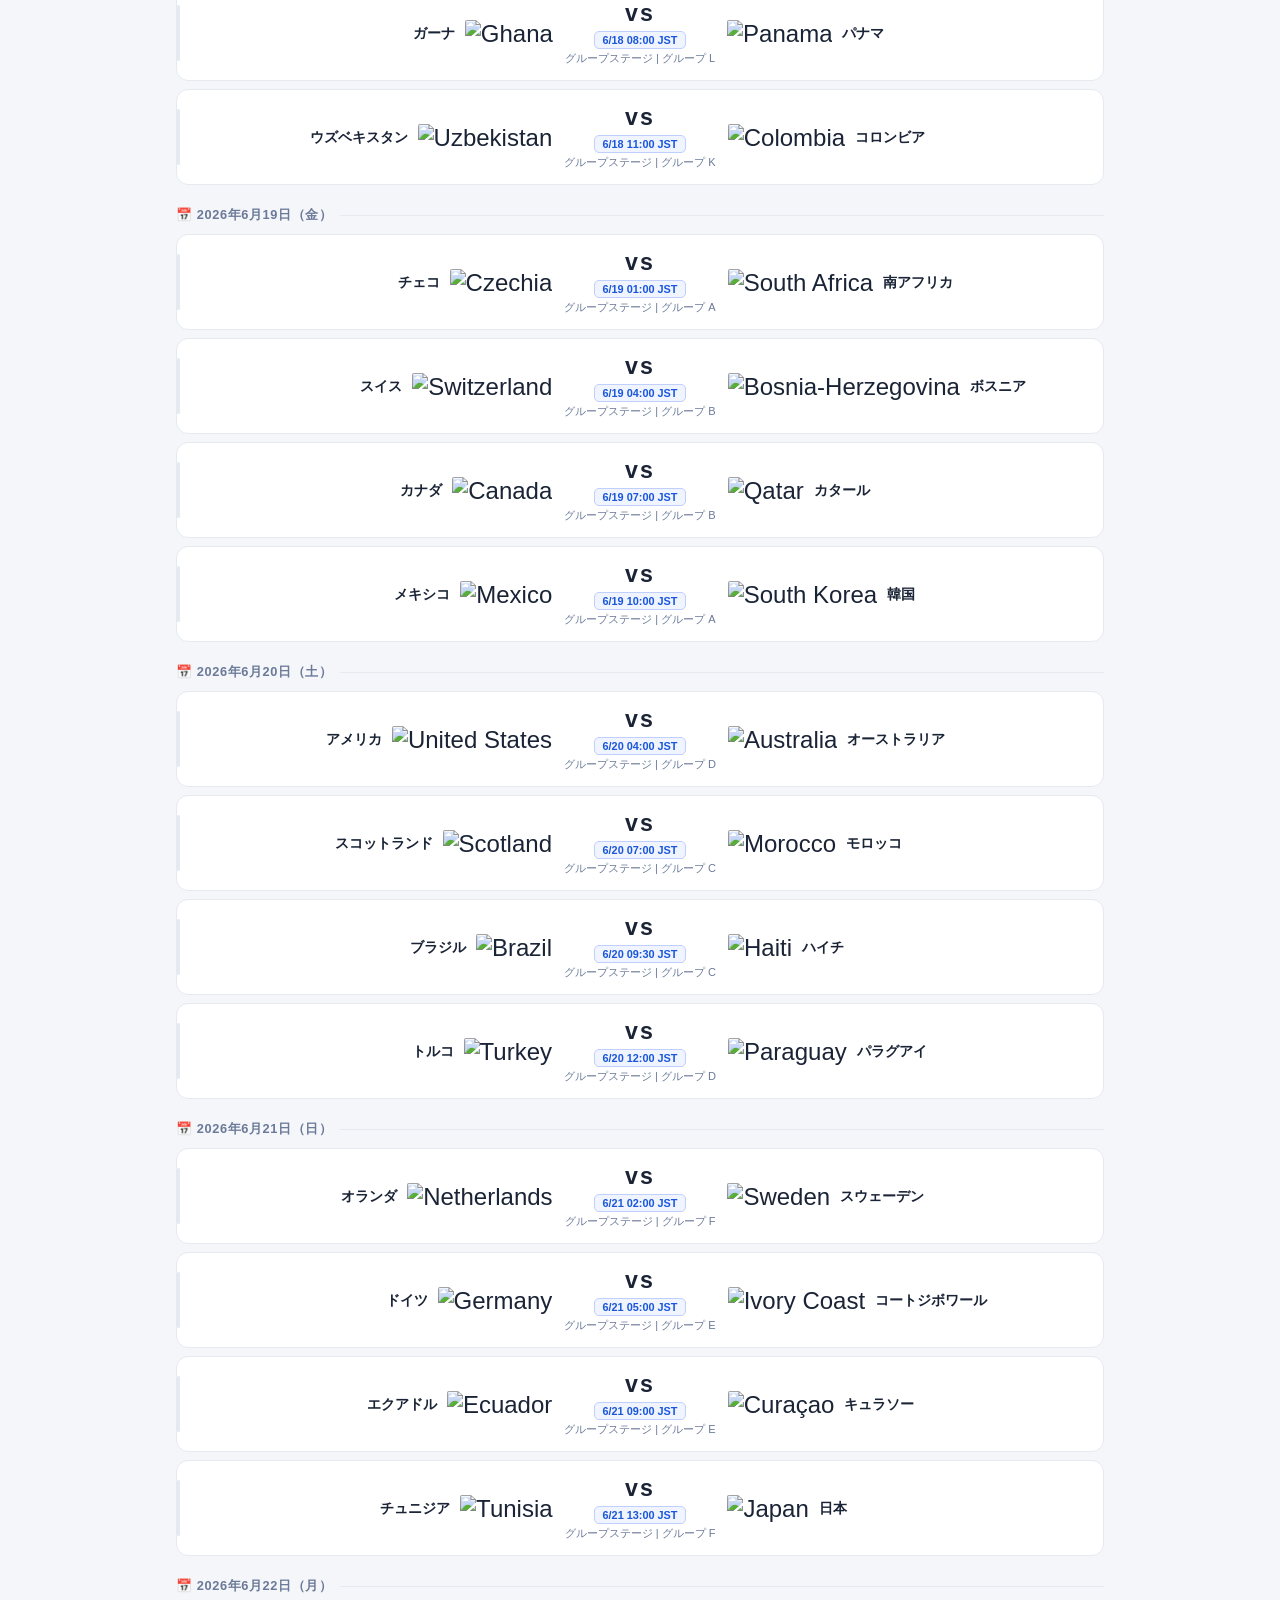
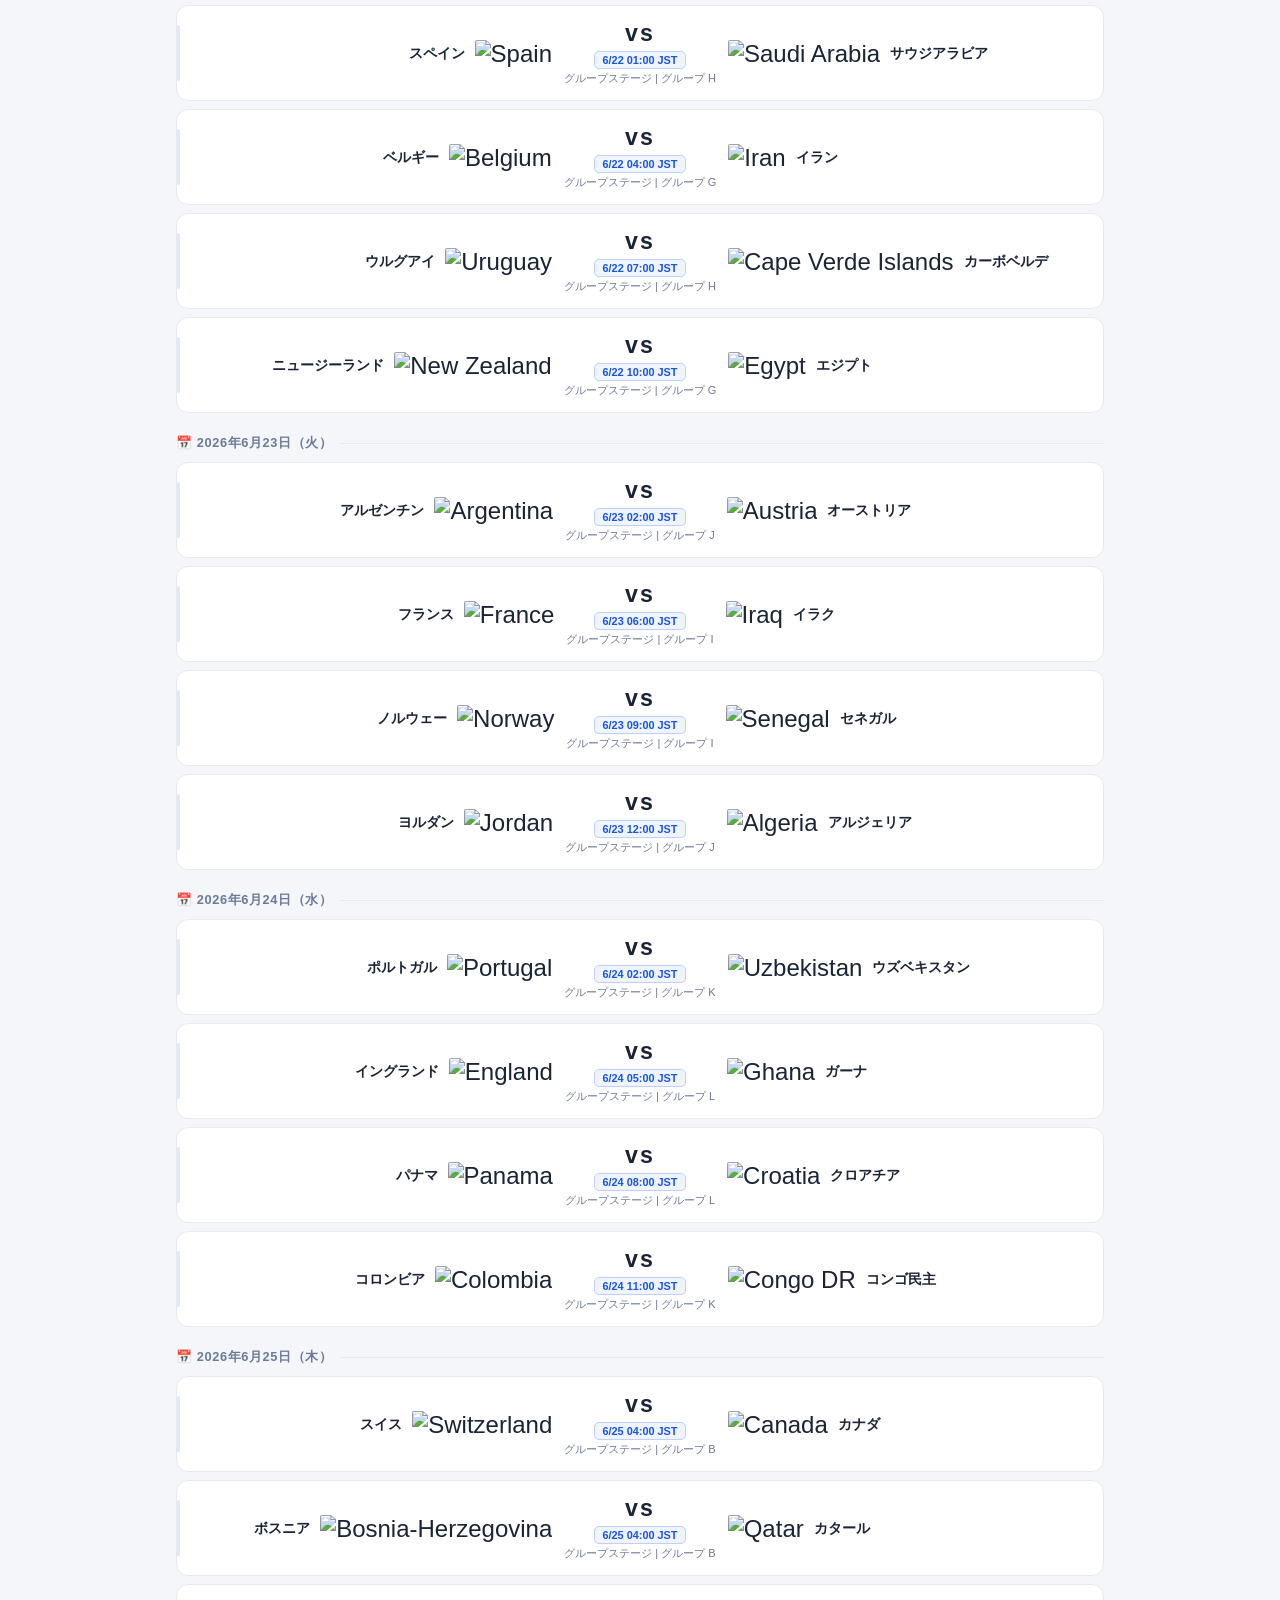
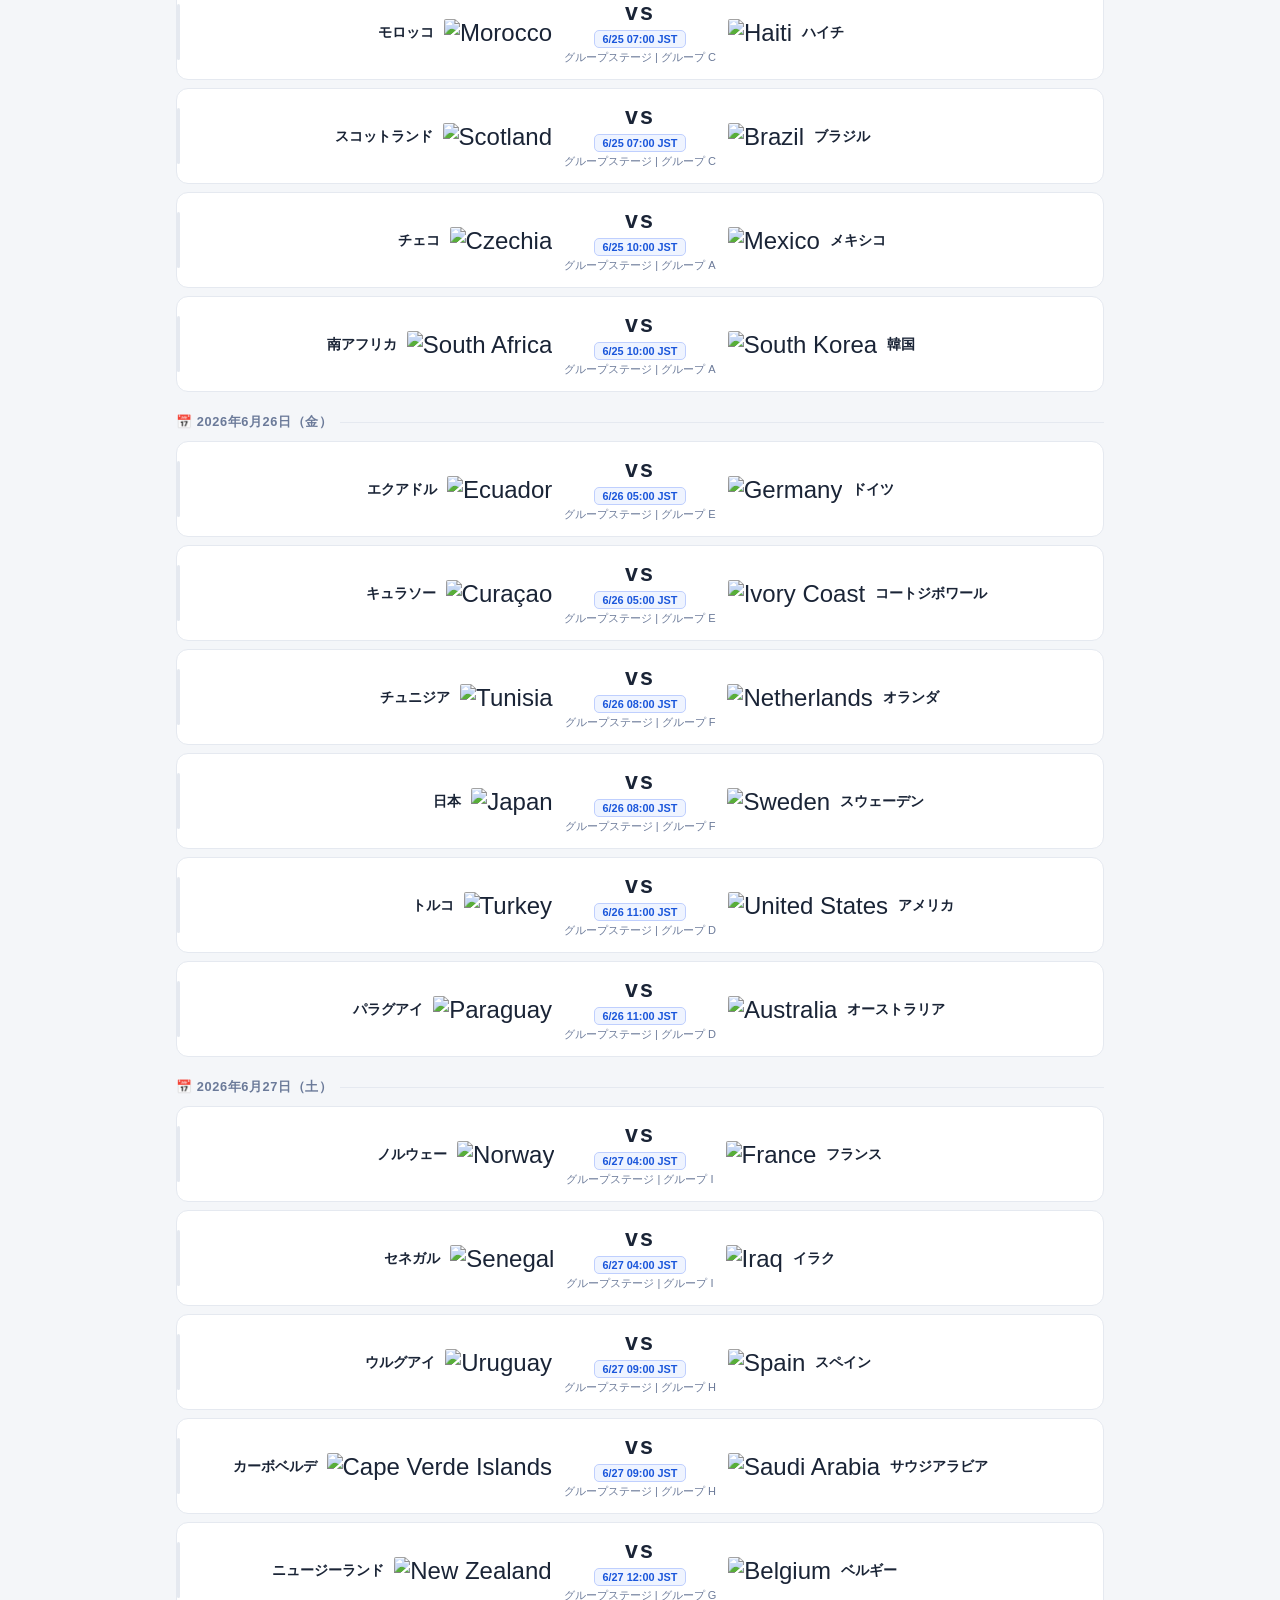
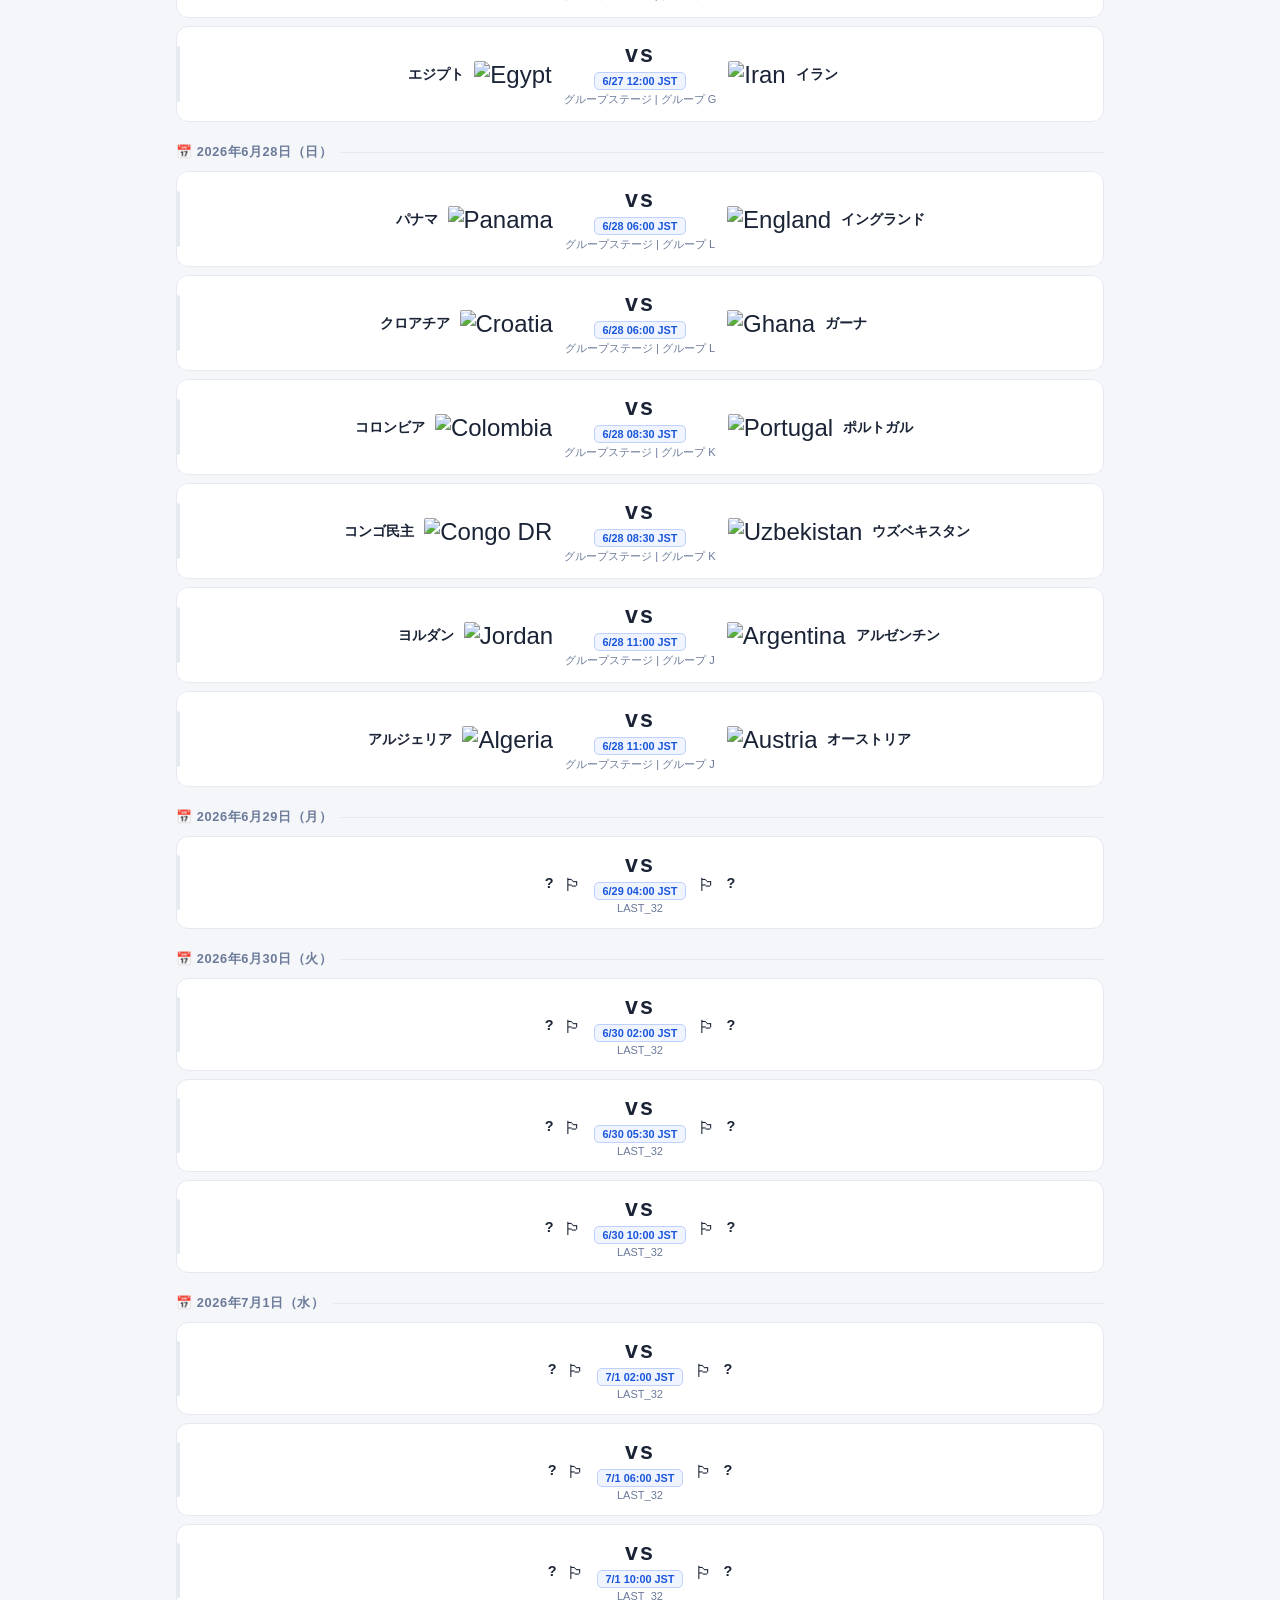
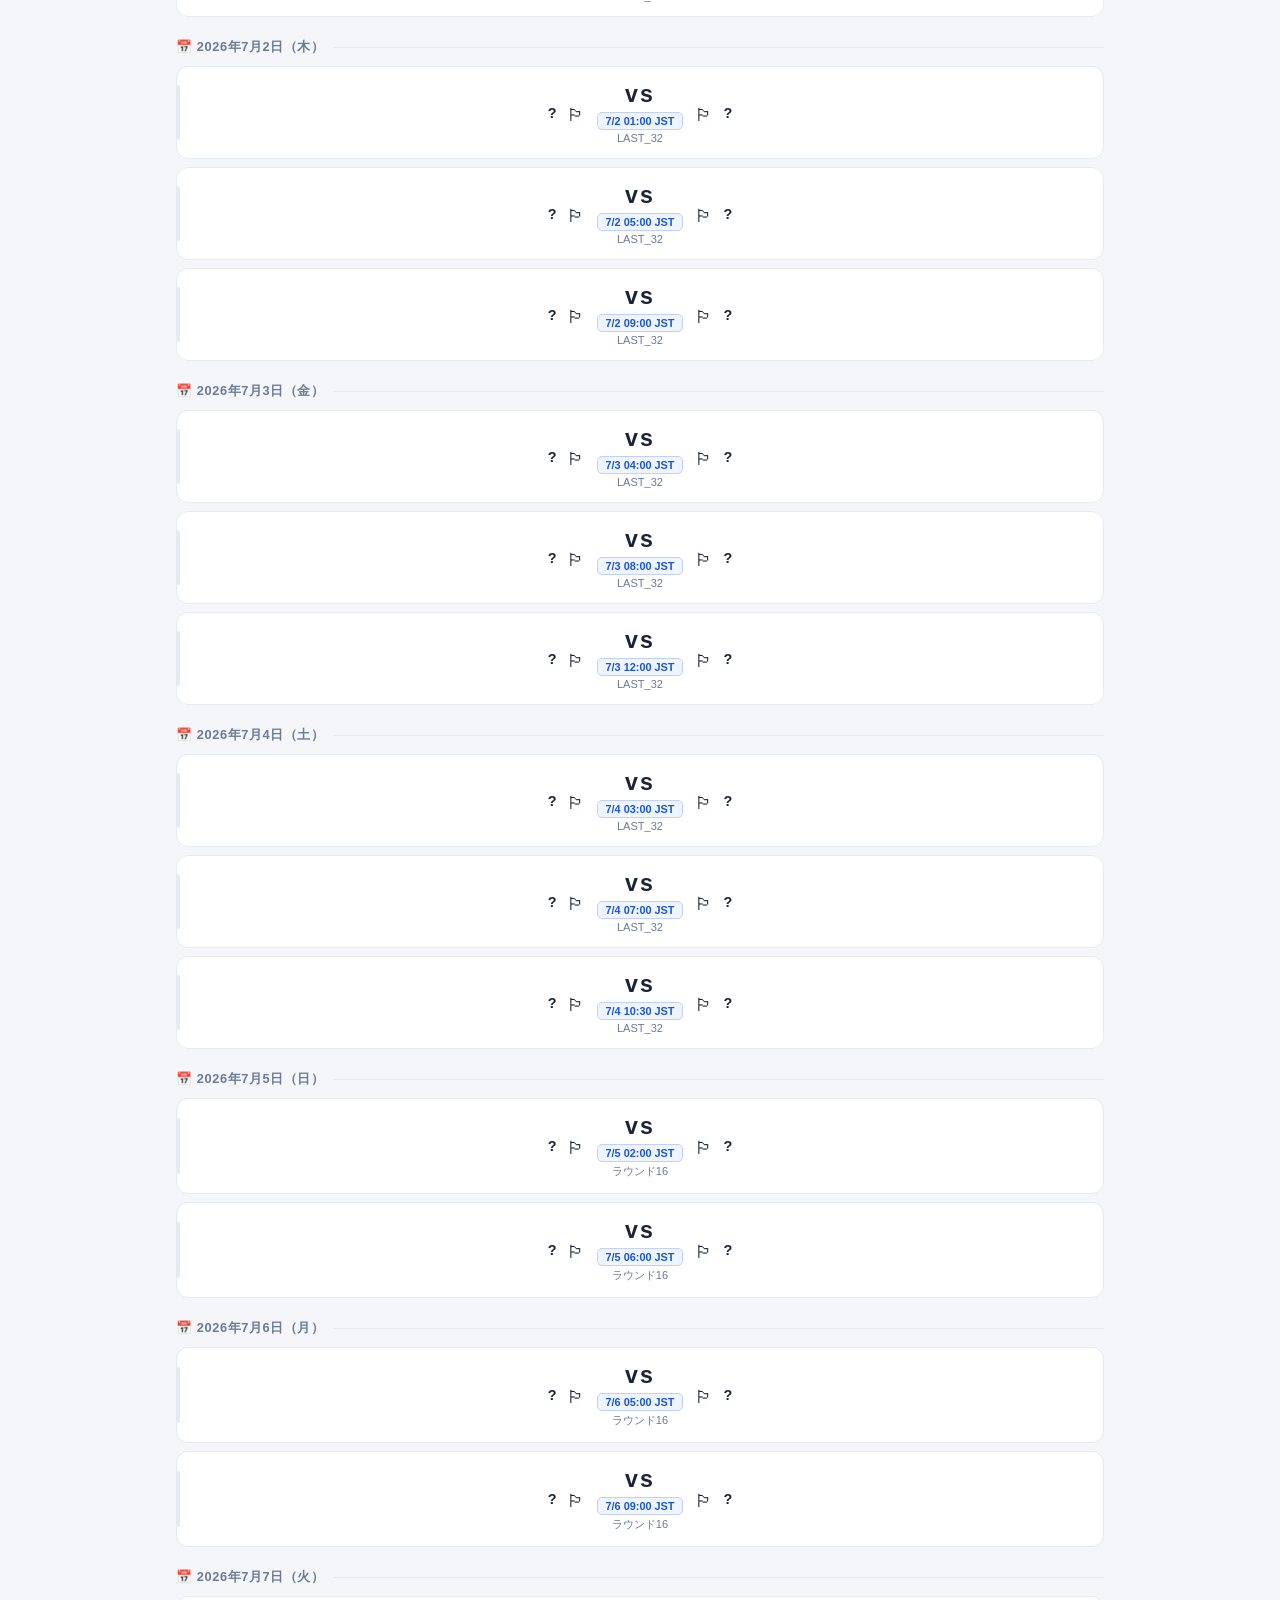
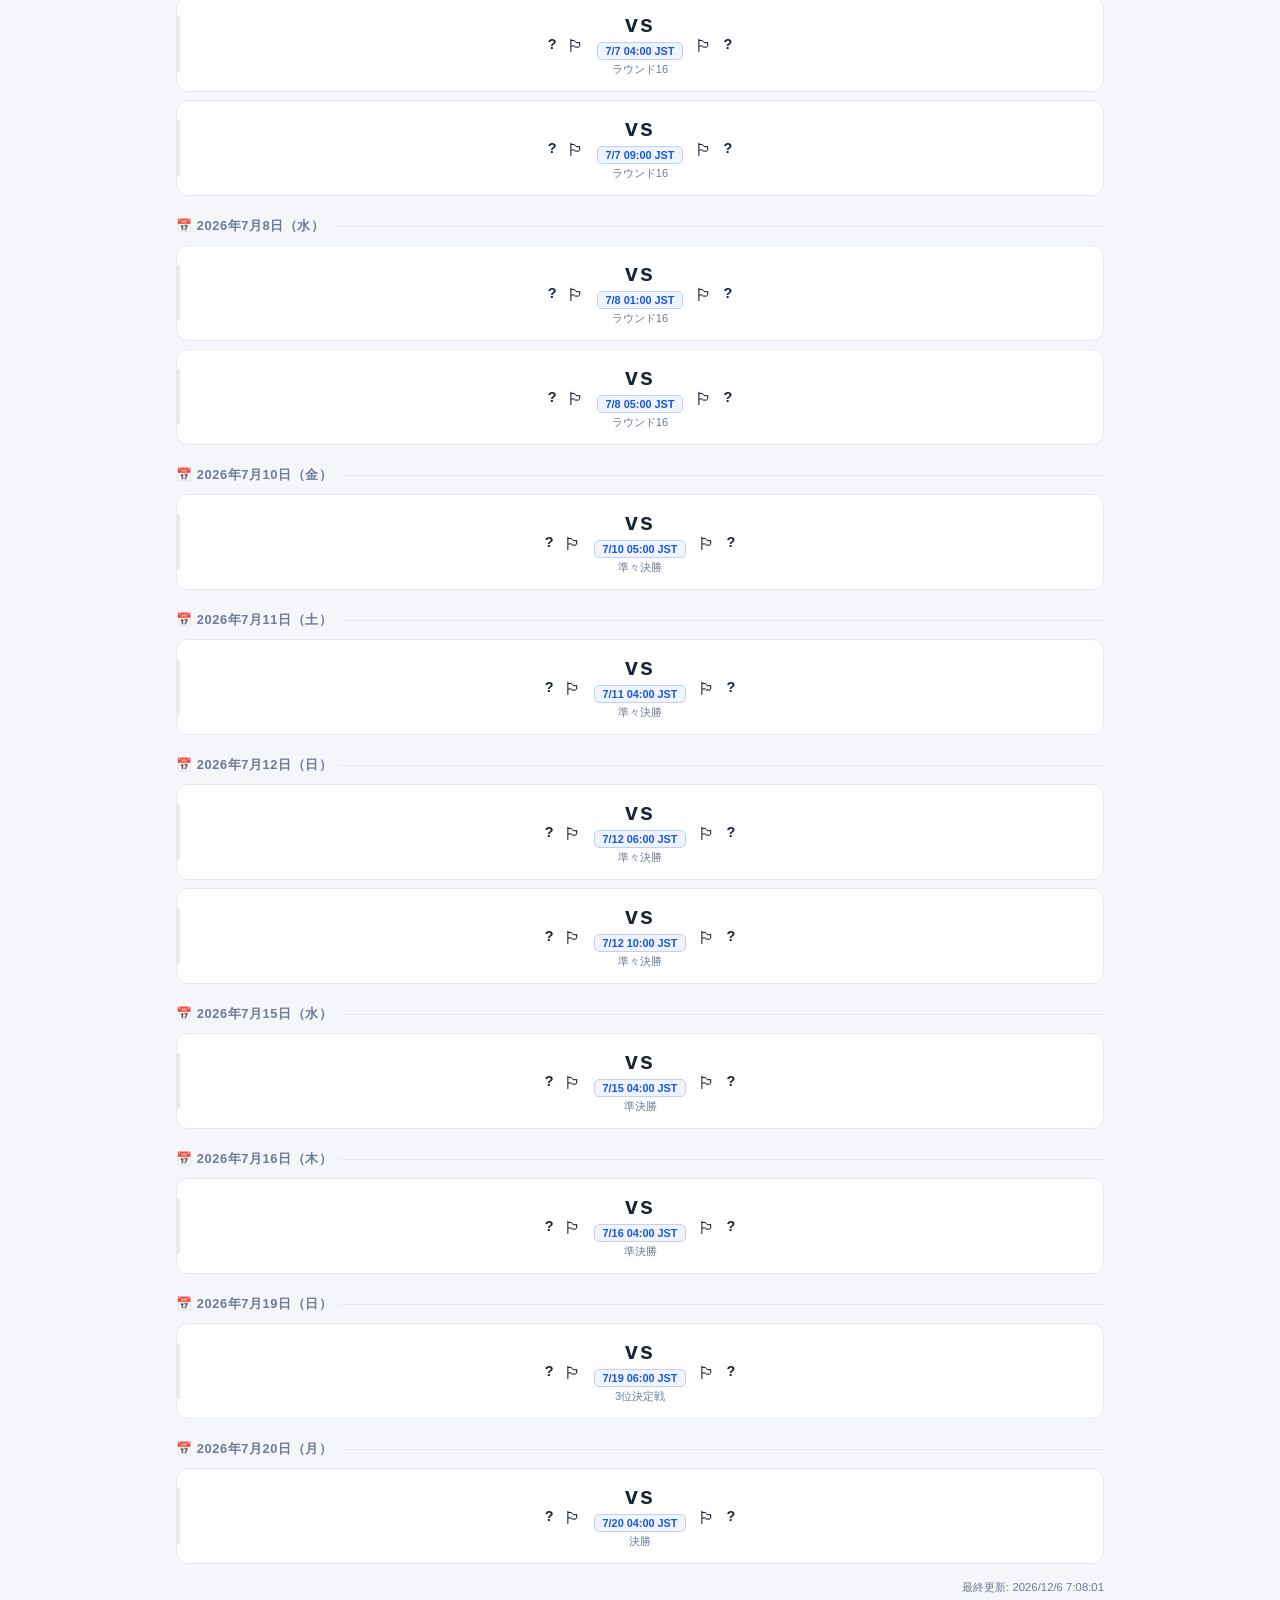
==== commit 63660414: "Pass this to filterMatches" ====
--- a/index.html
+++ b/index.html
@@ -60,10 +60,10 @@
   <div id="tab-matches">
     <div style="display:flex;align-items:center;gap:8px;flex-wrap:wrap;margin-bottom:18px">
       <div class="tabs" id="matchFilterTabs" style="margin-bottom:0">
-        <button class="tab-btn active" onclick="filterMatches('all')">全試合</button>
-        <button class="tab-btn" onclick="filterMatches('LIVE')">LIVE</button>
-        <button class="tab-btn" onclick="filterMatches('today')">今日</button>
-        <button class="tab-btn" onclick="filterMatches('japan')">🇯🇵 日本</button>
+        <button class="tab-btn active" onclick="filterMatches('all',this)">全試合</button>
+        <button class="tab-btn" onclick="filterMatches('LIVE',this)">LIVE</button>
+        <button class="tab-btn" onclick="filterMatches('today',this)">今日</button>
+        <button class="tab-btn" onclick="filterMatches('japan',this)">🇯🇵 日本</button>
       </div>
       <div style="position:relative">
         <input id="countrySearch" type="text" placeholder="🔍 国を検索..." oninput="onSearchInput(this.value)" onfocus="showSuggestions()" onblur="setTimeout(hideSuggestions,200)"
--- a/style.css
+++ b/style.css
@@ -233,11 +233,99 @@
 .match-time { font-size: 0.74rem; color: var(--muted); margin-top: 3px; }
 .match-info { font-size: 0.69rem; color: var(--muted); margin-top: 2px; }
 
+.match-card.expandable { cursor: pointer; }
+.match-card.expandable:hover { border-color: #93b4fd; }
+.match-card.expanded { border-bottom-left-radius: 0; border-bottom-right-radius: 0; border-bottom-color: transparent; }
+
+.detail-hint {
+  font-size: 0.64rem;
+  color: var(--primary);
+  margin-top: 5px;
+  font-weight: 600;
+  letter-spacing: 0.3px;
+}
+
+.match-detail {
+  background: #f8faff;
+  border: 1.5px solid #93b4fd;
+  border-top: none;
+  border-radius: 0 0 12px 12px;
+  margin-bottom: 8px;
+  animation: slideDown 0.15s ease;
+}
+
+@keyframes slideDown { from { opacity: 0; transform: translateY(-4px); } to { opacity: 1; transform: translateY(0); } }
+
+.match-detail-inner { padding: 12px 18px 14px; }
+
+.detail-goals-block {
+  display: grid;
+  grid-template-columns: 1fr auto 1fr;
+  gap: 4px 12px;
+  align-items: start;
+}
+
+.detail-goals-col { display: flex; flex-direction: column; gap: 3px; }
+.detail-goals-right { align-items: flex-end; text-align: right; }
+
+.detail-goals-center {
+  display: flex;
+  align-items: flex-start;
+  padding-top: 2px;
+}
+
+.goal-row {
+  font-size: 0.78rem;
+  color: var(--text);
+  display: flex;
+  align-items: center;
+  gap: 4px;
+}
+
+.goal-row-away { flex-direction: row-reverse; }
+.goal-min { color: var(--muted); font-size: 0.7rem; }
+.no-event { color: var(--muted); font-size: 0.74rem; }
+
+.detail-sub-row {
+  display: flex;
+  gap: 16px;
+  flex-wrap: wrap;
+  margin-top: 10px;
+  padding-top: 8px;
+  border-top: 1px solid var(--card-border);
+}
+
+.detail-row {
+  display: flex;
+  align-items: center;
+  gap: 6px;
+  font-size: 0.76rem;
+}
+
+.detail-label-inline {
+  color: var(--muted);
+  font-size: 0.67rem;
+  font-weight: 700;
+  text-transform: uppercase;
+  letter-spacing: 0.4px;
+  white-space: nowrap;
+}
+
+.detail-val { color: var(--text); font-weight: 600; }
+
 /* ── STANDINGS ── */
 .group-grid {
   display: grid;
-  grid-template-columns: repeat(auto-fill, minmax(220px, 1fr));
-  gap: 12px;
+  grid-template-columns: repeat(3, 1fr);
+  gap: 14px;
+}
+
+@media (max-width: 900px) {
+  .group-grid { grid-template-columns: repeat(2, 1fr); }
+}
+
+@media (max-width: 560px) {
+  .group-grid { grid-template-columns: 1fr; }
 }
 
 .group-card {
@@ -267,18 +355,50 @@
   white-space: nowrap;
 }
 
+.group-card td:last-child { padding-right: 16px; }
+.group-card table { width: 100%; border-collapse: collapse; padding-right: 0; }
+
+.group-card .g-team {
+  display: flex;
+  flex-direction: row;
+  align-items: center;
+  gap: 7px;
+}
+
+.group-card .g-team img {
+  width: 24px;
+  height: 18px;
+  border-radius: 2px;
+  flex-shrink: 0;
+}
+
 .group-card .g-team span {
+  font-size: 0.78rem;
+  font-weight: 600;
   white-space: nowrap;
   overflow: hidden;
   text-overflow: ellipsis;
-  max-width: 80px;
-  display: inline-block;
 }
 
 .group-card tr:last-child td { border-bottom: none; }
-.group-card .g-pts { font-weight: 800; color: var(--accent); }
-.group-card .g-team { display: flex; align-items: center; gap: 7px; }
+.group-card .g-pts { font-weight: 800; color: var(--accent); text-align: center; }
 .rank { color: var(--muted); font-weight: 700; }
+.sh { color: var(--muted); font-size: 0.65rem; text-align: center; }
+.sh:nth-child(2) { text-align: left; }
+.sc { text-align: center; font-size: 0.78rem; }
+
+.g-team-link {
+  cursor: pointer;
+  border-radius: 5px;
+  padding: 2px 4px;
+  margin: -2px -4px;
+  transition: background 0.15s;
+}
+.g-team-link:hover { background: #eff4ff; }
+
+/* カード展開 */
+.match-card.expandable { cursor: pointer; }
+.match-card.expandable .detail-hint { pointer-events: none; }
 
 /* ── NEWS ── */
 .news-grid {
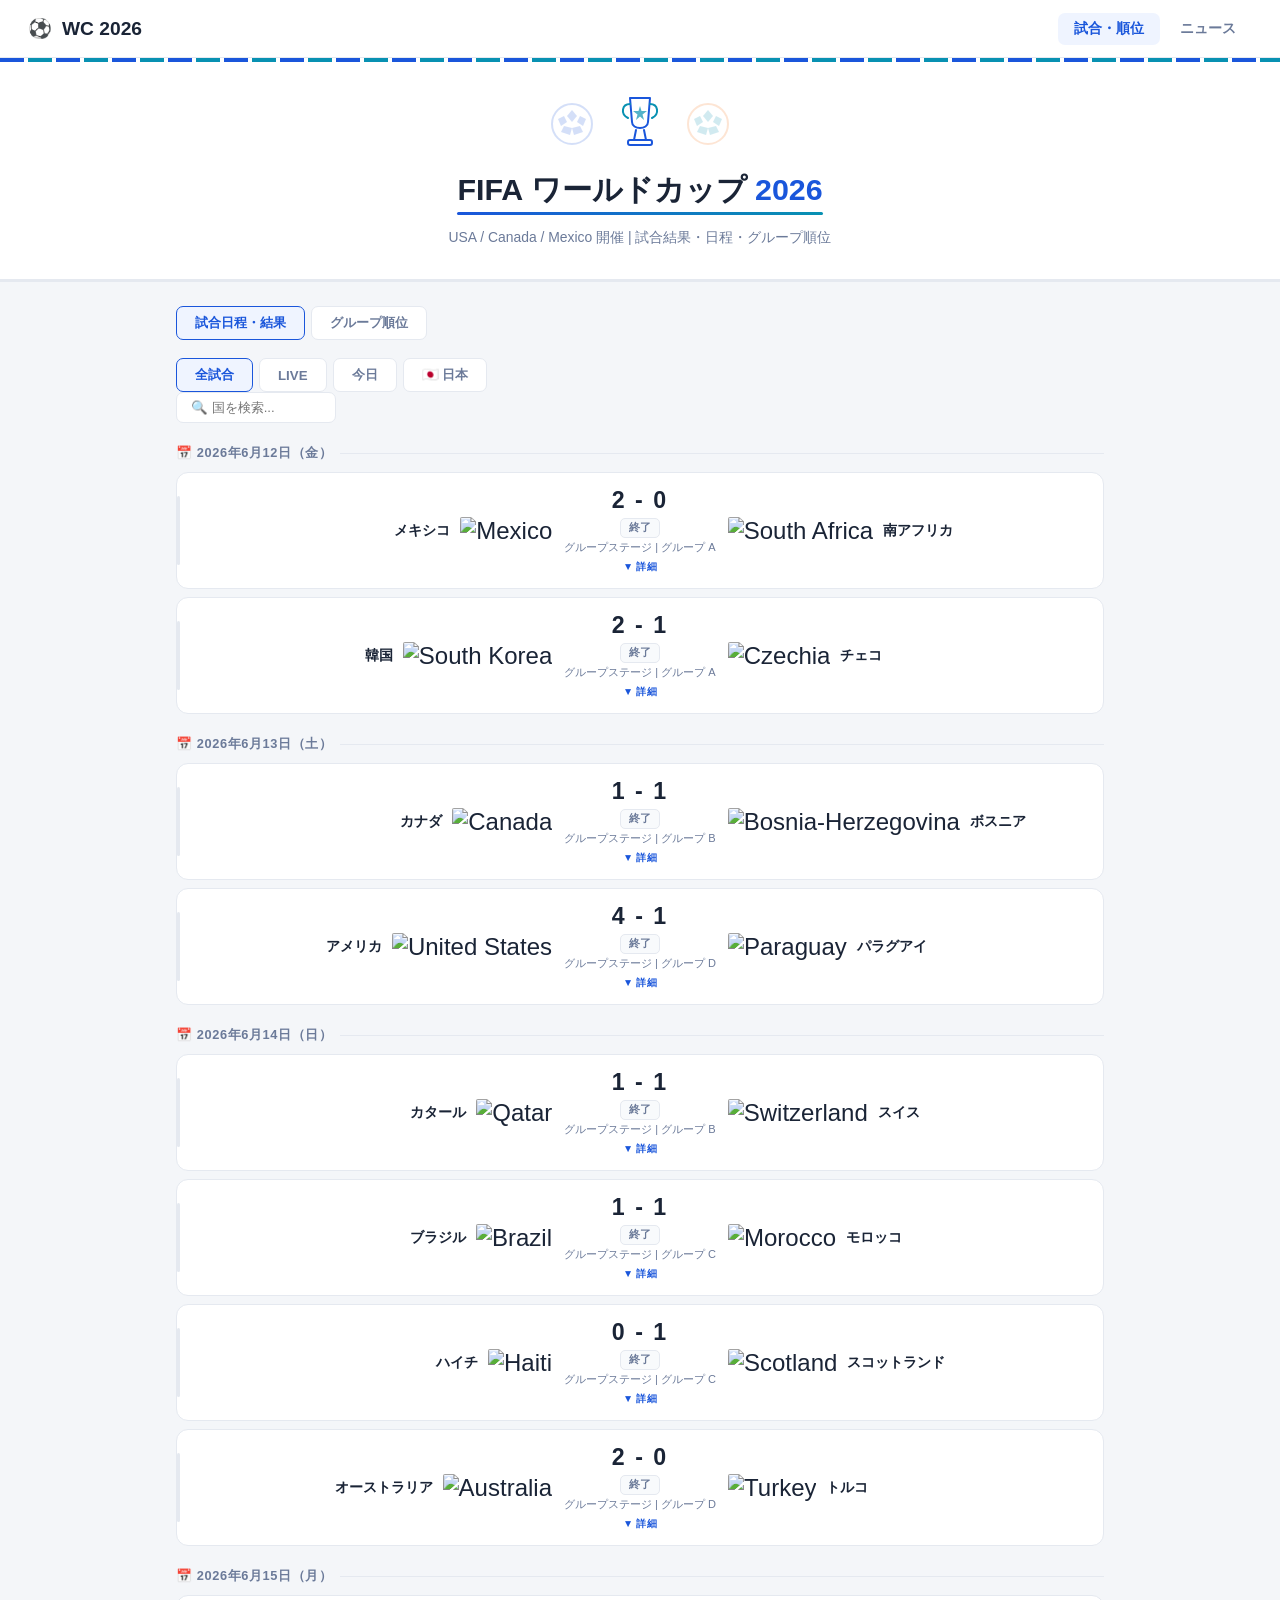
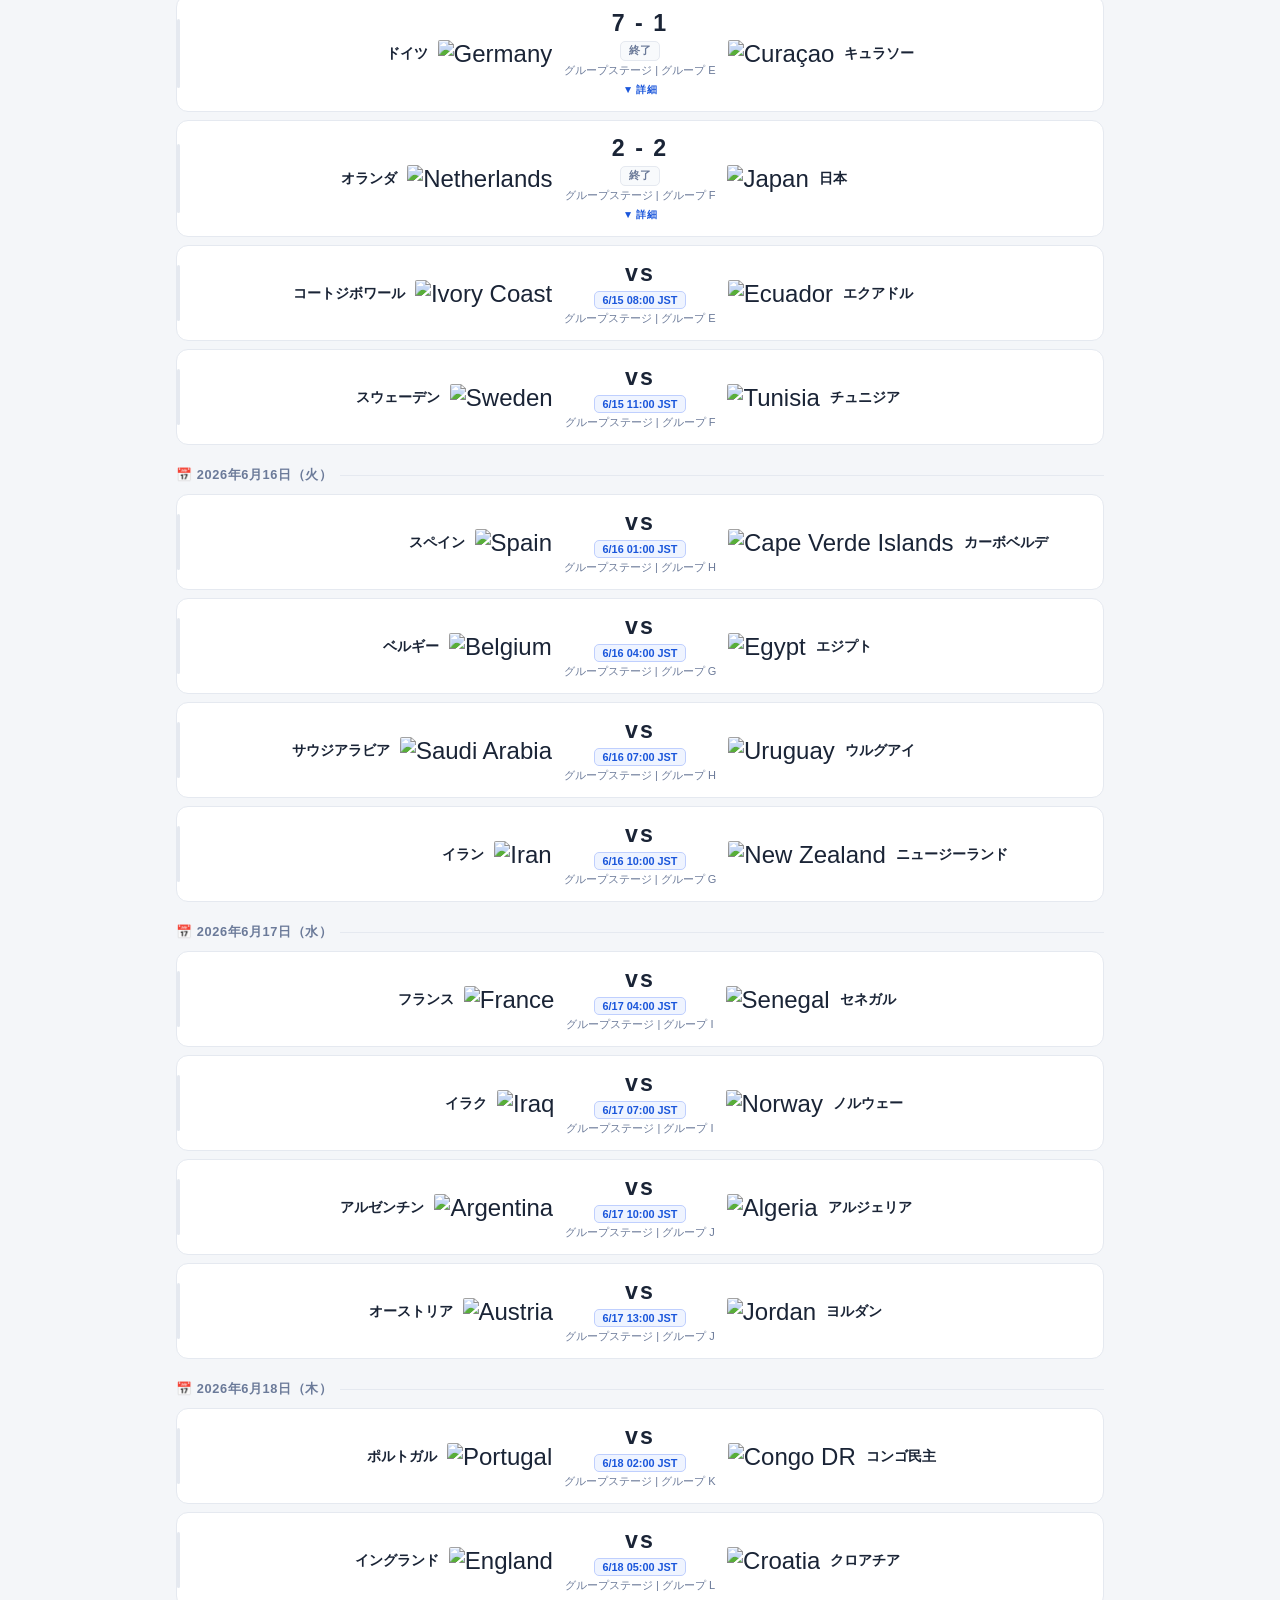
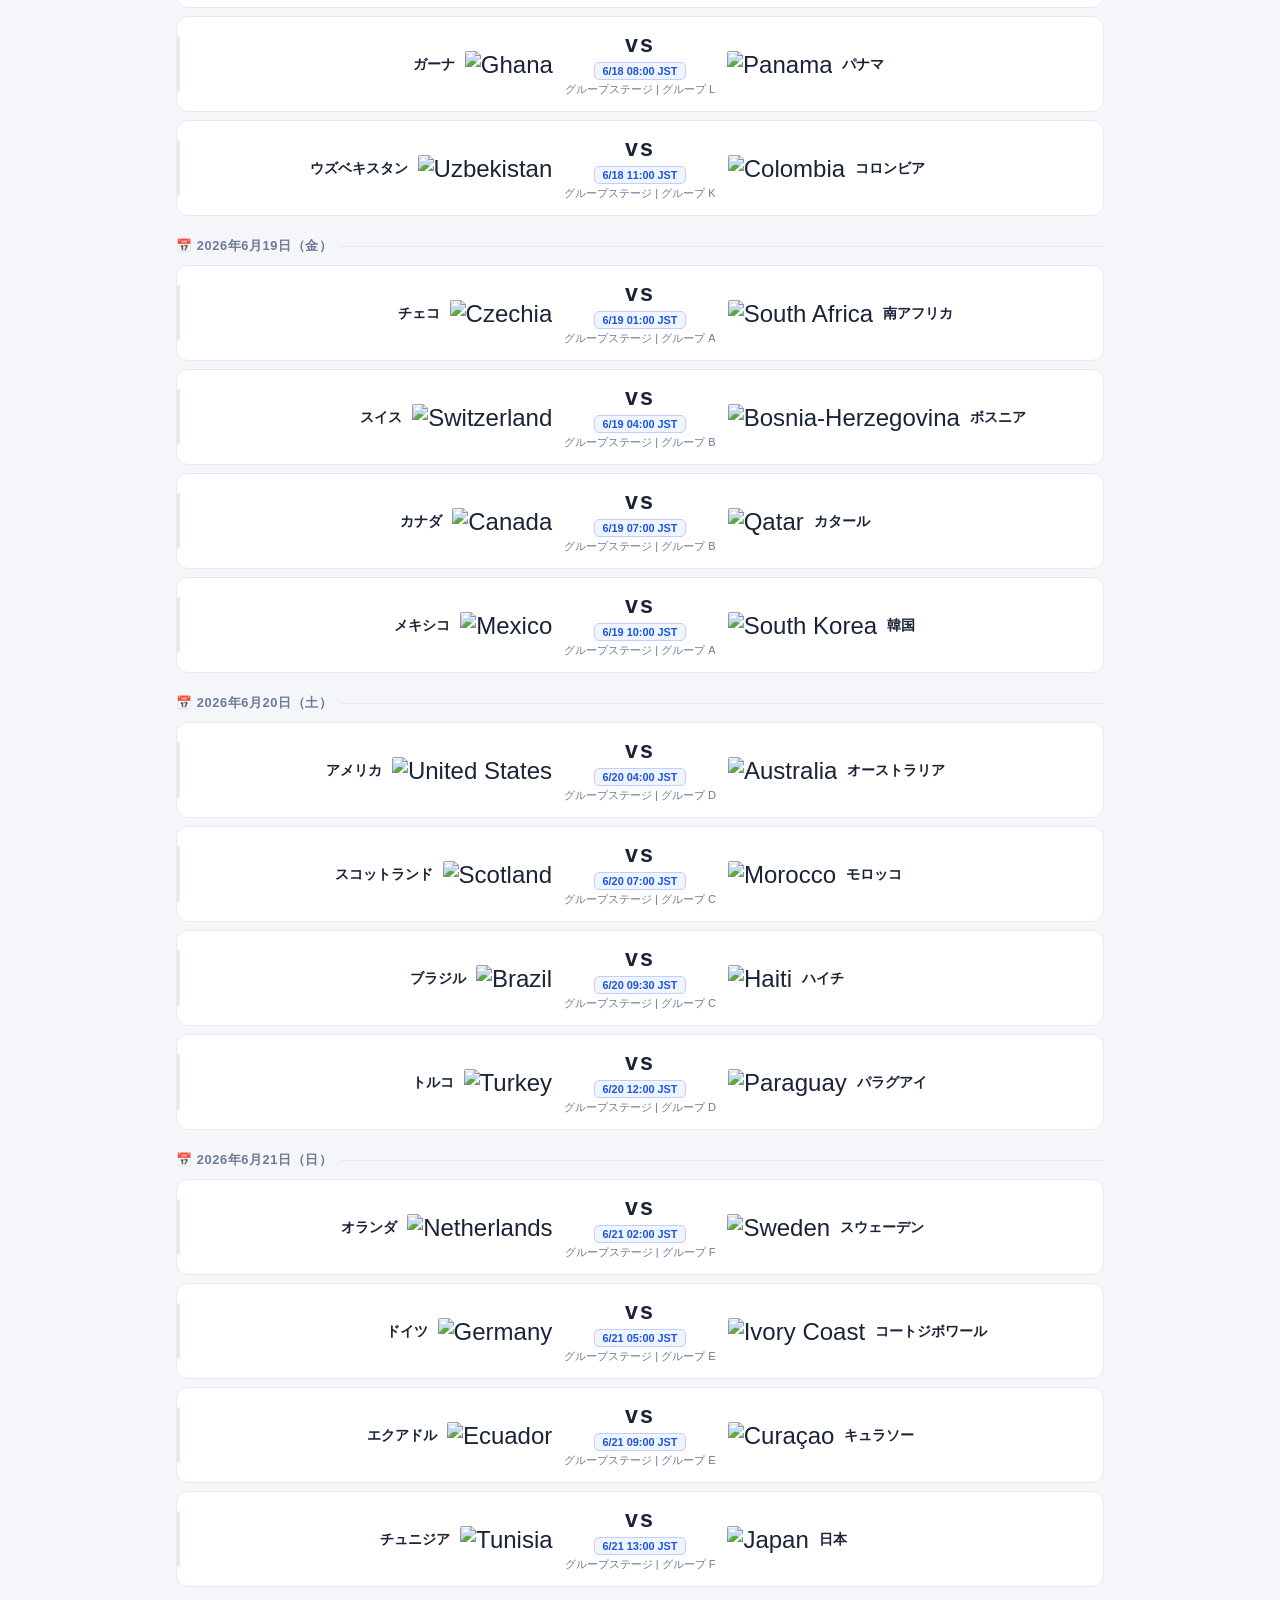
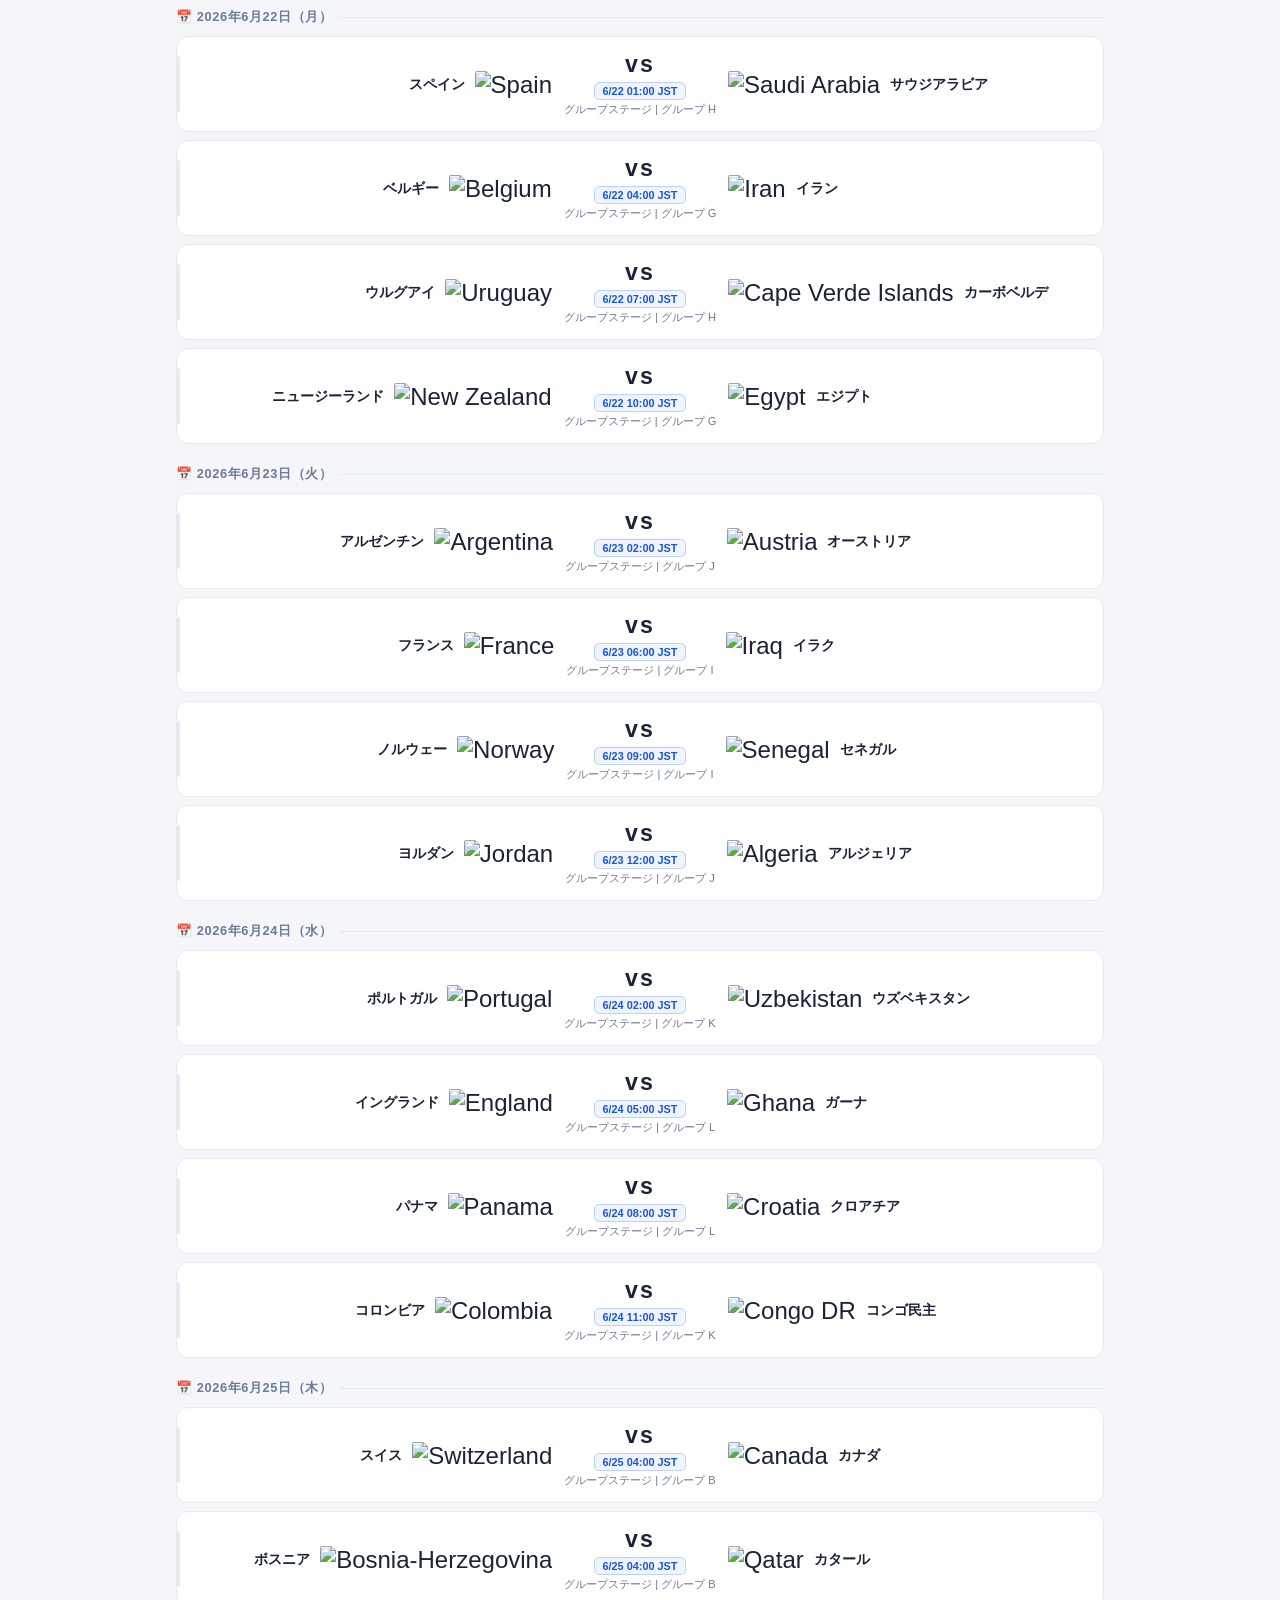
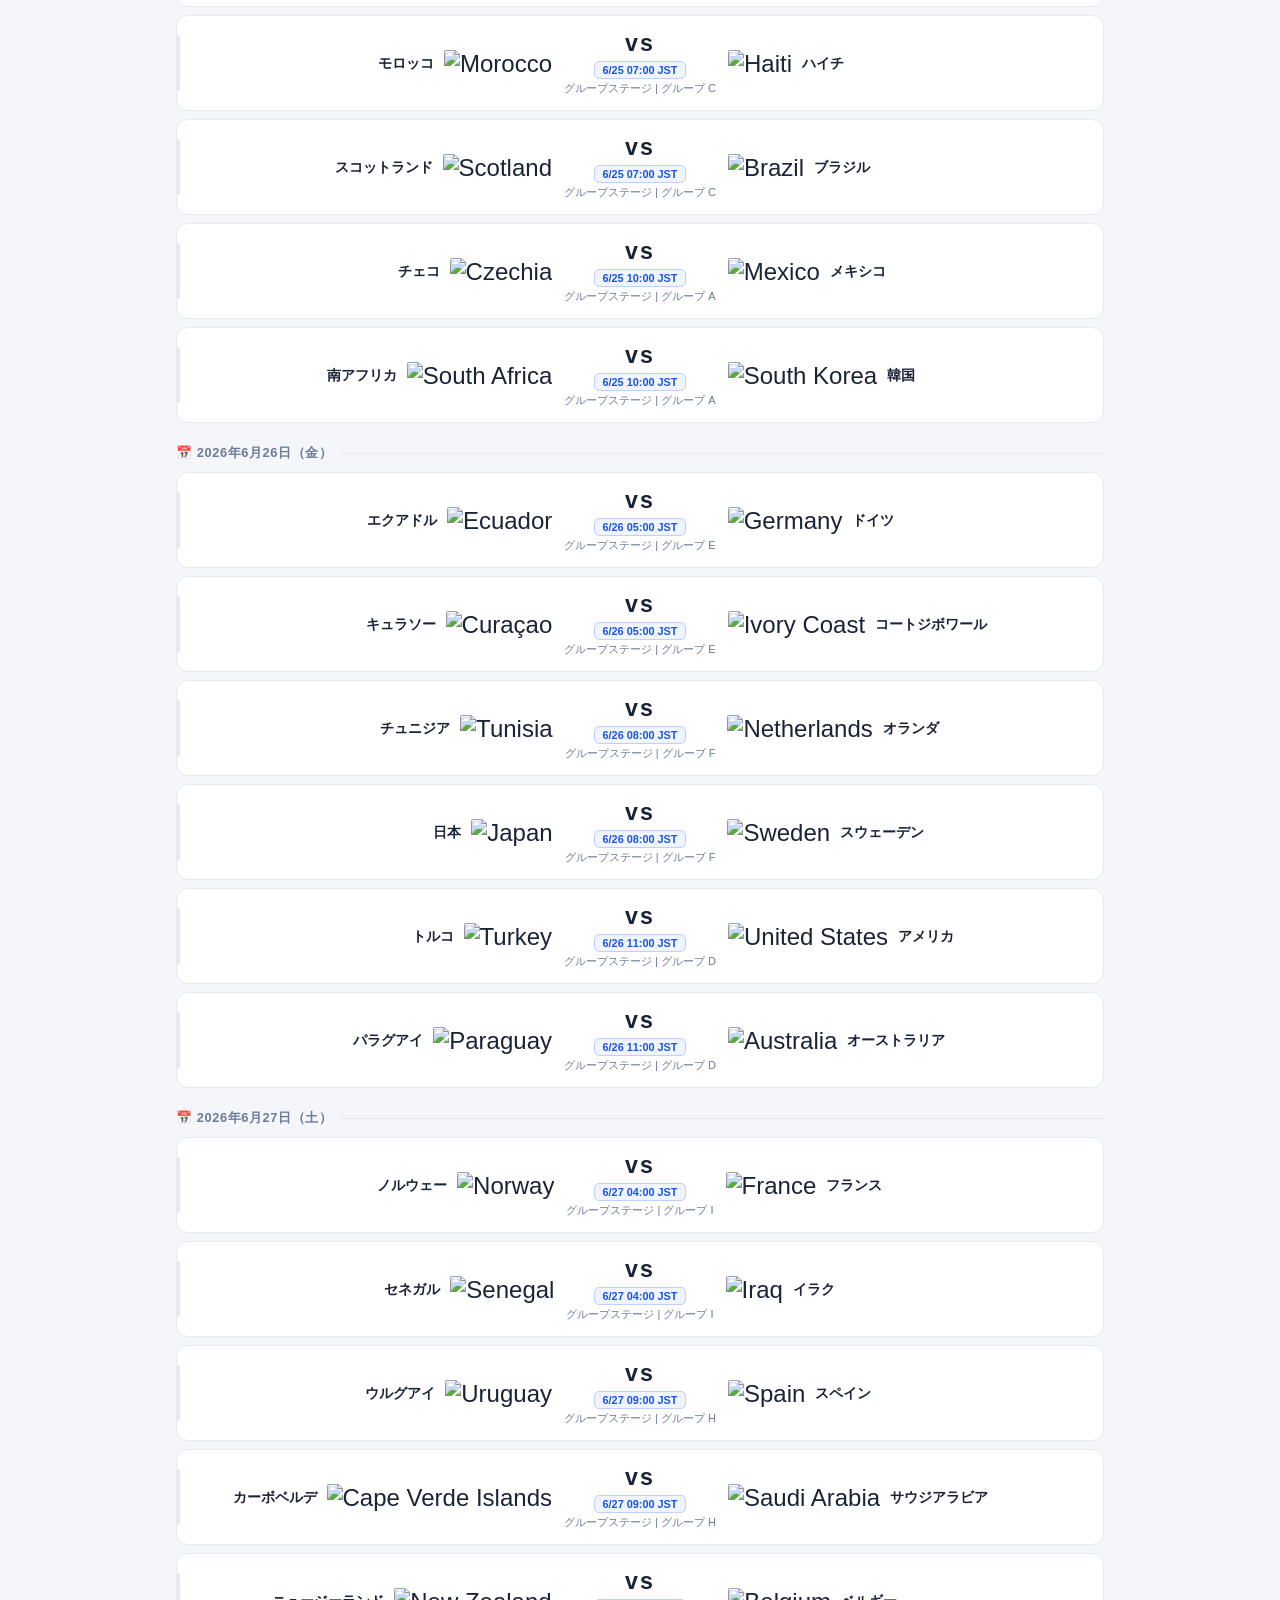
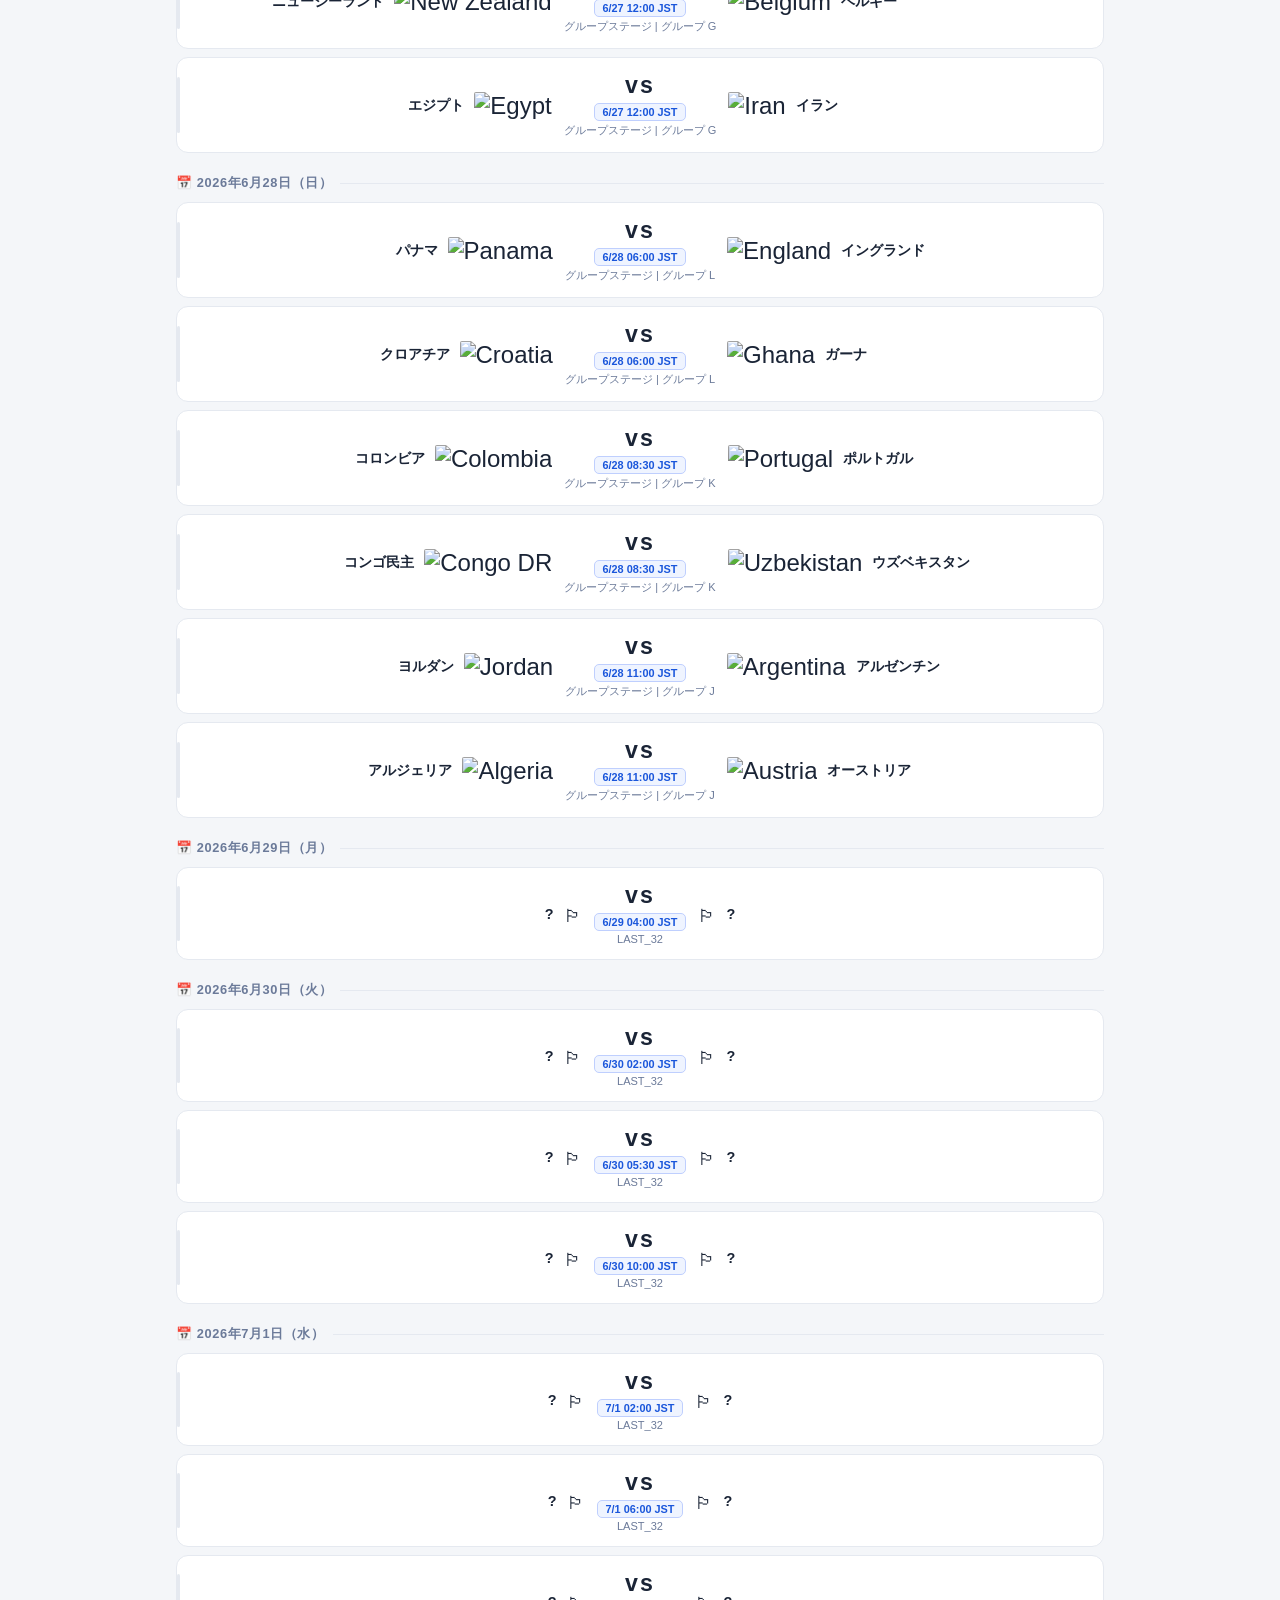
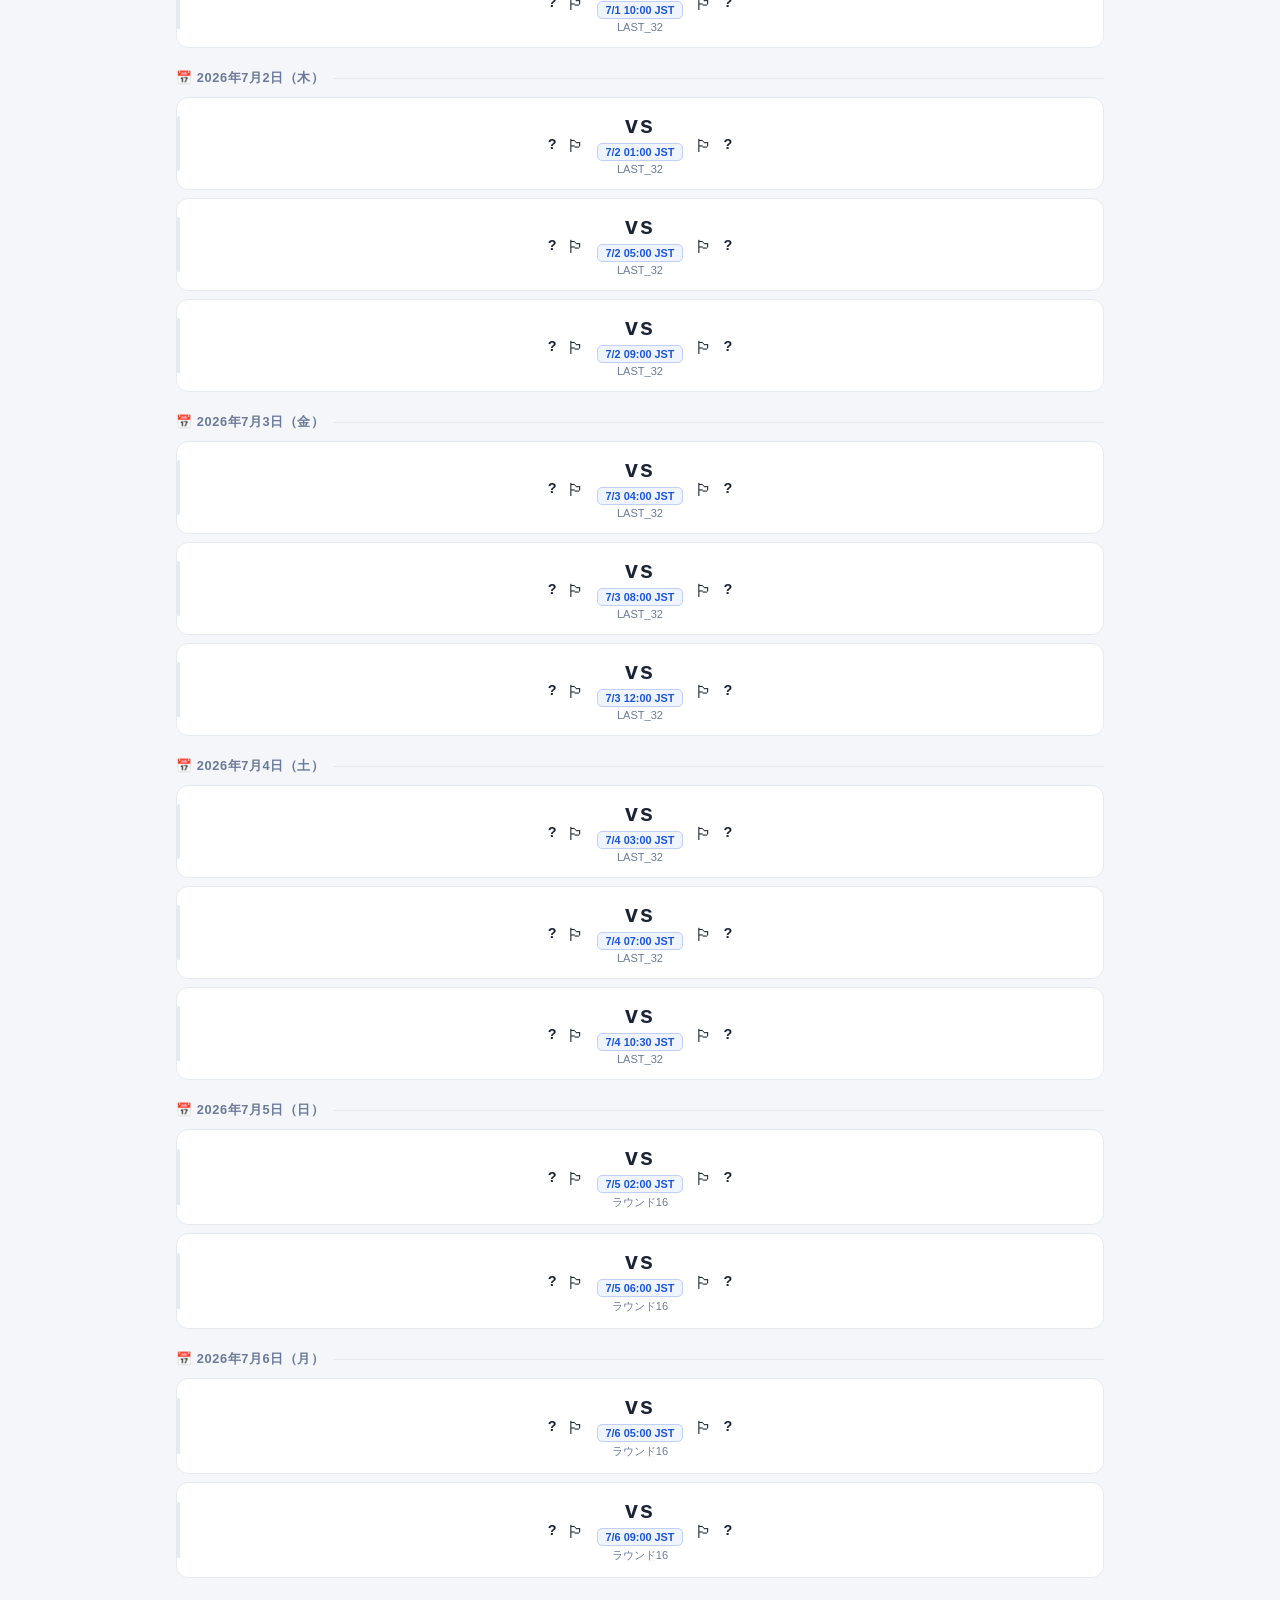
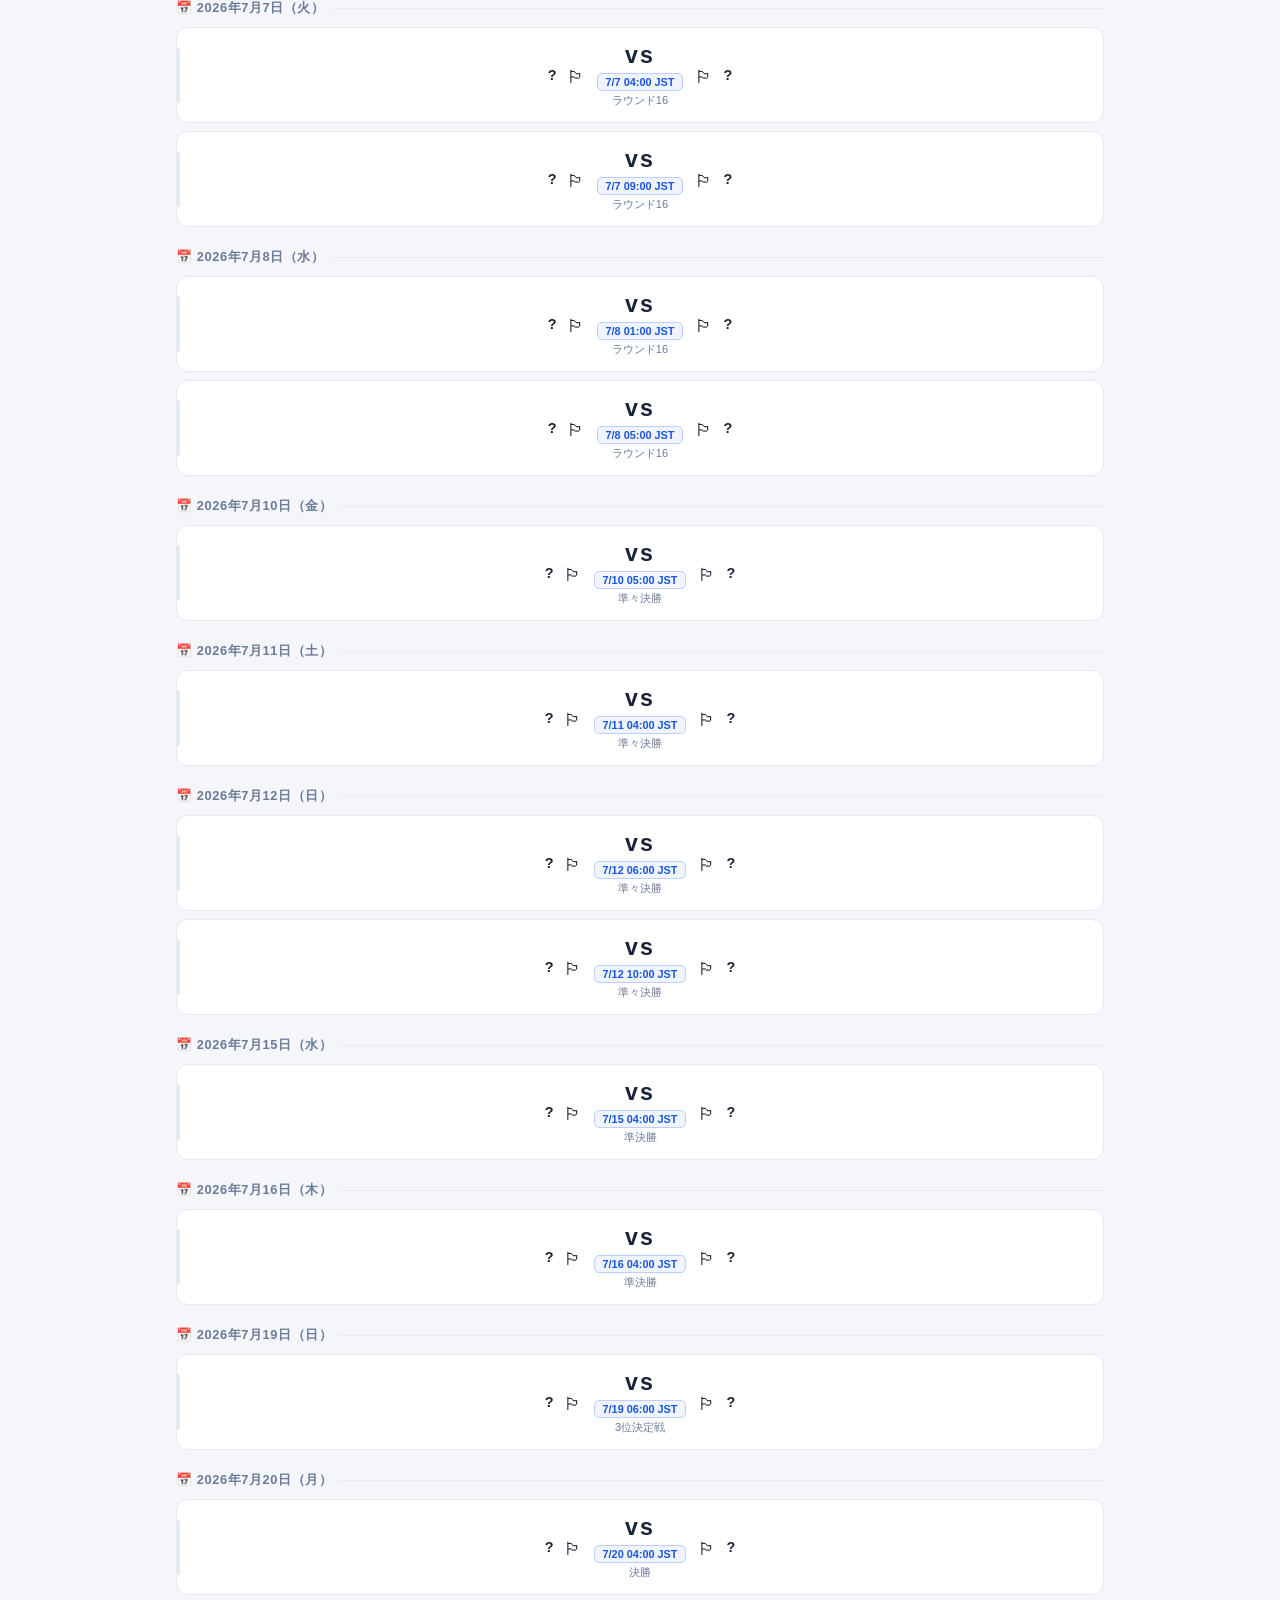
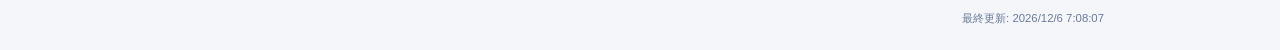
==== commit 2fd145d7: "Add filter-bar class for sticky" ====
--- a/index.html
+++ b/index.html
@@ -58,7 +58,7 @@
 
   <!-- MATCHES TAB -->
   <div id="tab-matches">
-    <div style="display:flex;align-items:center;gap:8px;flex-wrap:wrap;margin-bottom:18px">
+    <div class="filter-bar">
       <div class="tabs" id="matchFilterTabs" style="margin-bottom:0">
         <button class="tab-btn active" onclick="filterMatches('all',this)">全試合</button>
         <button class="tab-btn" onclick="filterMatches('LIVE',this)">LIVE</button>
